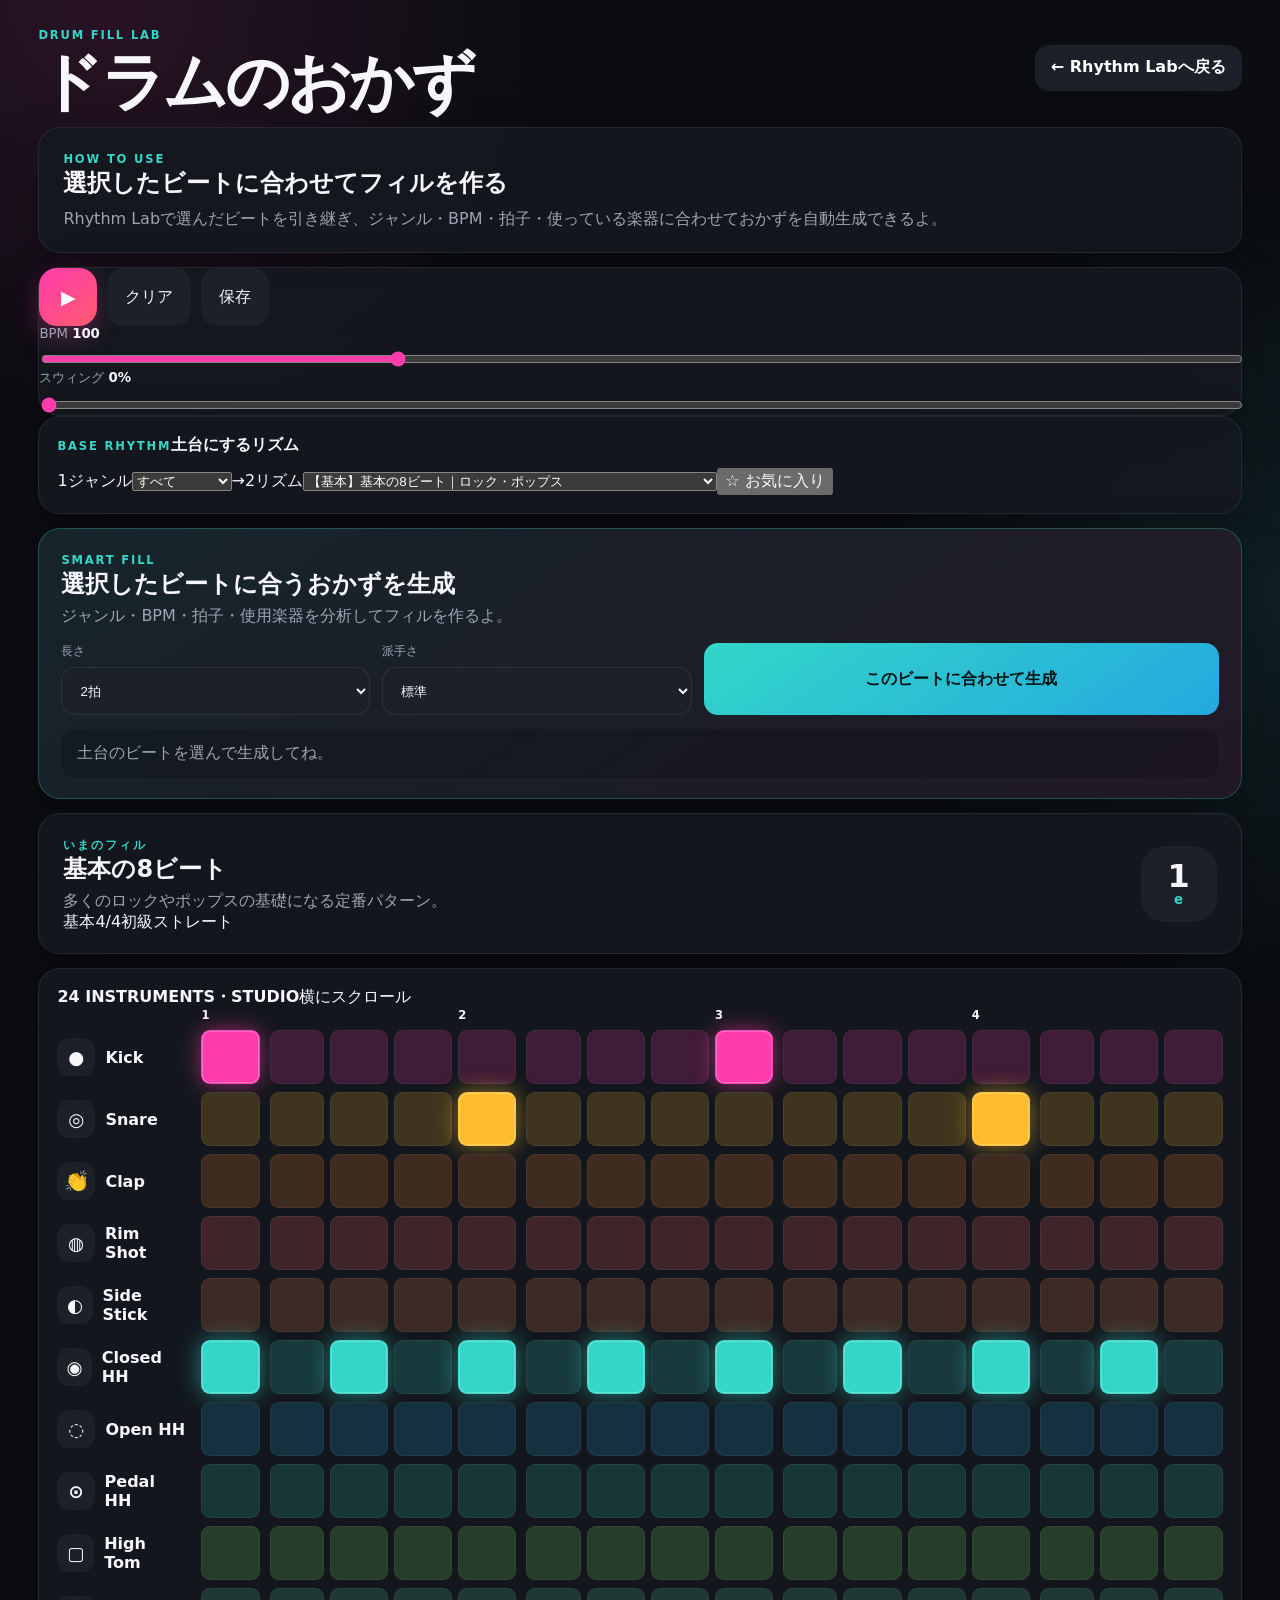
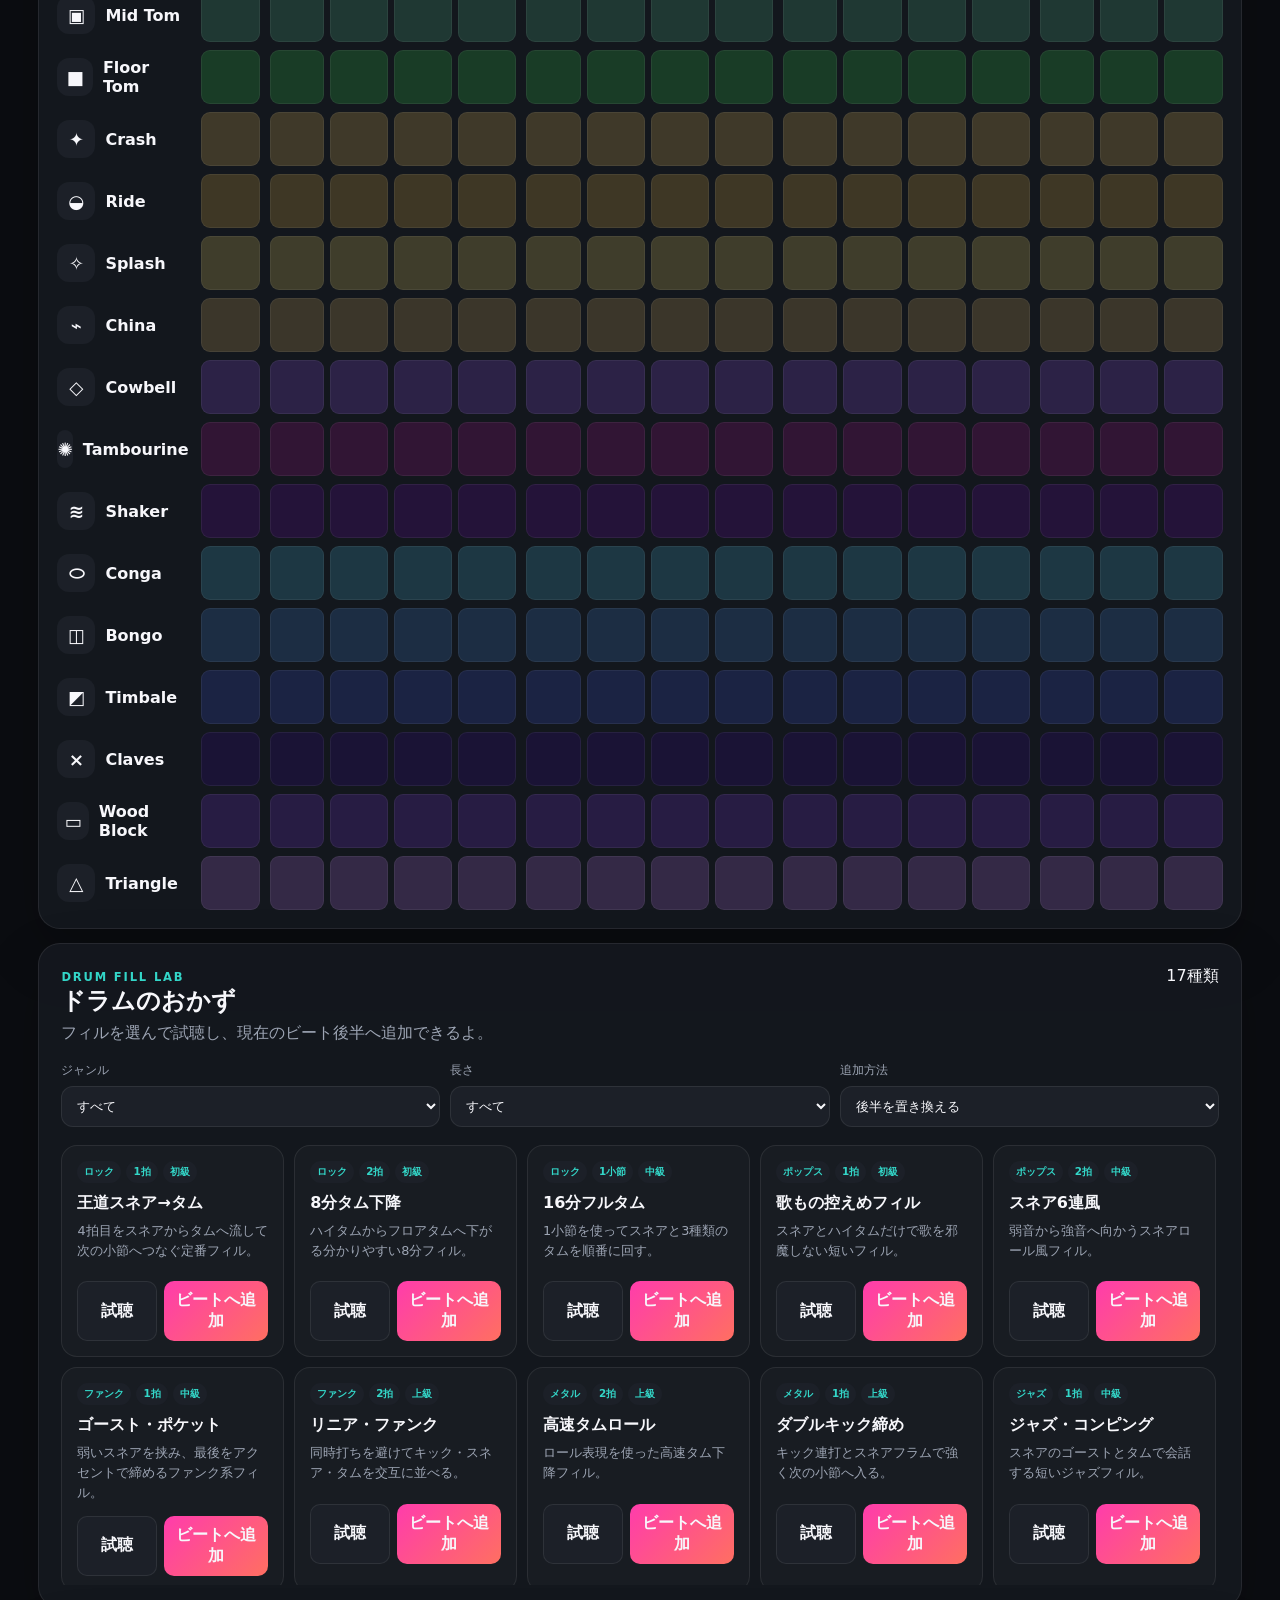
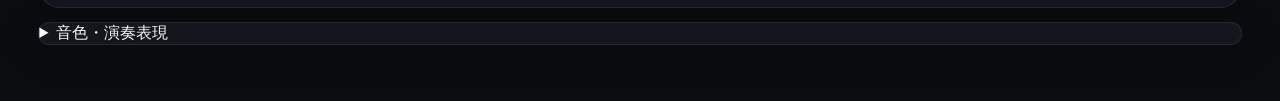
==== fills.html @ d403713f "Add beat-aware fill generation UI" ====
<!doctype html>
<html lang="ja">
<head>
  <meta charset="utf-8">
  <meta name="viewport" content="width=device-width, initial-scale=1, viewport-fit=cover">
  <meta name="theme-color" content="#111318">
  <meta name="description" content="Rhythm Lab ドラムフィル専用ページ">
  <title>ドラムのおかず | Rhythm Lab</title>
  <link rel="stylesheet" href="style.css?v=17">
  <link rel="stylesheet" href="mobile.css?v=17">
  <link rel="stylesheet" href="rhythm-picker.css?v=17">
  <link rel="stylesheet" href="performance.css?v=17">
  <link rel="stylesheet" href="drum-fills.css?v=17">
  <style>
    .fills-page-header{display:flex;align-items:center;justify-content:space-between;gap:16px;margin-bottom:16px}.fills-page-header h1{font-size:clamp(2rem,5vw,4rem)}.back-link{display:inline-flex;align-items:center;justify-content:center;min-height:46px;padding:0 16px;border-radius:14px;background:#1c2028;color:#fff;text-decoration:none;font-weight:800}.fills-intro{padding:20px 24px;margin-bottom:14px}.fills-intro p{margin:6px 0 0;color:var(--muted);line-height:1.7}.fill-base-picker{padding:18px;margin-bottom:14px}.fill-base-picker .two-stage-picker{margin-top:12px}.hidden-support{display:none!important}
    .fill-generator-panel{padding:20px 22px;margin-bottom:14px;border-color:rgba(51,214,200,.28);background:linear-gradient(145deg,rgba(51,214,200,.08),rgba(255,60,172,.06)),rgba(21,24,31,.94)}.fill-generator-head p{margin:5px 0 0;color:var(--muted)}.fill-generator-controls{display:grid;grid-template-columns:minmax(140px,.6fr) minmax(140px,.6fr) minmax(220px,1fr);gap:12px;margin-top:16px}.fill-generator-controls label{display:grid;gap:7px;color:var(--muted);font-size:.78rem}.fill-generator-controls select,.fill-generator-controls button{min-height:48px;border:1px solid var(--line);border-radius:14px;background:var(--panel-2);color:var(--text);padding:0 14px}.fill-generator-controls button{border:0;background:linear-gradient(145deg,var(--accent-2),#23a9df);color:#071414;font-weight:900;cursor:pointer}.generated-fill-result{display:grid;gap:4px;margin-top:14px;padding:14px 16px;border-radius:14px;background:rgba(0,0,0,.2)}.generated-fill-result span,.generated-fill-result small{color:var(--muted)}
    @media(max-width:700px){.fill-generator-controls{grid-template-columns:1fr 1fr}.fill-generator-controls button{grid-column:1/-1}}@media(max-width:520px){.fills-page-header{align-items:flex-start}.back-link{min-height:42px;padding:0 12px;font-size:.82rem}.fills-intro{padding:16px}.fill-generator-panel{padding:16px}.fill-generator-controls{grid-template-columns:1fr}}
  </style>
</head>
<body>
  <div class="app-shell">
    <header class="fills-page-header">
      <div><p class="eyebrow">DRUM FILL LAB</p><h1>ドラムのおかず</h1></div>
      <a class="back-link" href="index.html">← Rhythm Labへ戻る</a>
    </header>
    <main>
      <section class="panel fills-intro"><span class="section-kicker">HOW TO USE</span><h2>選択したビートに合わせてフィルを作る</h2><p>Rhythm Labで選んだビートを引き継ぎ、ジャンル・BPM・拍子・使っている楽器に合わせておかずを自動生成できるよ。</p></section>
      <section class="panel primary-controls" aria-label="基本操作"><div class="transport-main"><button id="playButton" class="play-button" type="button" aria-label="再生"><span class="play-icon">▶</span><span class="stop-icon">■</span></button><button id="clearButton" class="secondary-button" type="button">クリア</button><button id="saveButton" class="secondary-button" type="button">保存</button></div><label class="control-group bpm-control"><span>BPM <strong id="bpmValue">100</strong></span><input id="bpmInput" type="range" min="50" max="220" value="100"></label><label class="control-group swing-control"><span>スウィング <strong id="swingValue">0%</strong></span><input id="swingInput" type="range" min="0" max="45" value="0"></label></section>
      <section class="panel fill-base-picker"><div class="picker-title"><span class="section-kicker">BASE RHYTHM</span><strong>土台にするリズム</strong></div><div class="two-stage-picker"><label class="picker-field"><span class="picker-number">1</span><span class="picker-label">ジャンル</span><select id="categorySelect"><option value="all">すべて</option></select></label><span class="picker-arrow">→</span><label class="picker-field rhythm-field"><span class="picker-number">2</span><span class="picker-label">リズム</span><select id="presetSelect"></select></label><button id="favoriteButton" class="favorite-button" type="button">☆</button></div><input id="presetSearch" type="hidden" value=""></section>
      <section class="lesson-strip panel compact-lesson" aria-live="polite"><div class="lesson-main"><span class="lesson-label">いまのフィル</span><h2 id="lessonTitle">フィルを選ぼう</h2><p id="lessonText">土台のビートを選んで生成してね。</p><div id="lessonTags" class="lesson-tags"></div></div><div class="count-display"><span id="beatCount">1</span><small id="subdivisionCount">e</small></div></section>
      <section class="sequencer-panel panel" aria-label="フィルシーケンサー"><div class="sequencer-toolbar"><strong id="kitSummary">24 INSTRUMENTS</strong><span>横にスクロール</span></div><div id="timeline" class="timeline"></div><div id="sequencer" class="sequencer"></div></section>
      <details class="panel advanced-panel"><summary>音色・演奏表現</summary><div class="advanced-grid"><label class="control-group volume-control"><span>音量 <strong id="volumeValue">80%</strong></span><input id="volumeInput" type="range" min="0" max="100" value="80"></label><label class="select-control"><span>ステップ</span><select id="stepCountSelect"><option value="4">4</option><option value="8">8</option><option value="16" selected>16</option><option value="32">32</option></select></label><label class="select-control"><span>拍子</span><select id="meterSelect"><option value="4/4">4/4</option><option value="3/4">3/4</option><option value="6/8">6/8</option><option value="5/4">5/4</option><option value="7/8">7/8</option></select></label><label class="toggle-control"><input id="metronomeInput" type="checkbox"><span>メトロノーム</span></label></div><div class="performance-controls"><div class="expression-modes"><button class="expression-button is-selected" data-expression-mode="normal">通常<span>Normal</span></button><button class="expression-button" data-expression-mode="accent">アクセント<span>強く</span></button><button class="expression-button" data-expression-mode="ghost">ゴースト<span>弱く</span></button><button class="expression-button" data-expression-mode="flam">フラム<span>2打</span></button><button class="expression-button" data-expression-mode="roll">ロール<span>連打</span></button></div><div class="performance-grid"><label class="control-group"><span>ベロシティ <strong id="velocityValue">100</strong></span><input id="velocityInput" type="range" min="20" max="127" value="100"></label><label class="control-group"><span>Humanize <strong id="humanizeValue">0%</strong></span><input id="humanizeInput" type="range" min="0" max="100" value="0"></label><label class="select-control"><span>ドラムキット</span><select id="drumKitSelect"><option value="studio">Studio</option><option value="electronic">Electronic</option><option value="vintage">Vintage</option><option value="lofi">Lo-Fi</option></select></label></div></div></details>
      <div class="hidden-support"><span id="rhythmLibrary"></span><div id="presetCards"></div><span id="featureText"></span><span id="roleText"></span><span id="practiceText"></span></div>
    </main>
  </div>
  <dialog id="helpDialog"><div class="dialog-content"><button id="closeHelpButton" class="dialog-close">×</button><h2>使い方</h2><ol><li>土台のリズムを選ぶ</li><li>長さと派手さを決める</li><li>「このビートに合わせて生成」を押す</li><li>試聴・追加・編集する</li></ol></div></dialog>
  <button id="helpButton" class="hidden-support"></button>
  <script src="app.js?v=17"></script><script src="more-presets.js?v=17"></script><script src="expressive-presets.js?v=17"></script><script src="performance.js?v=17"></script><script src="drum-fills.js?v=17"></script><script src="fill-generator.js?v=17"></script>
</body>
</html>
---- style.css ----
:root {
  color-scheme: dark;
  --bg: #0b0d11;
  --panel: #15181f;
  --panel-2: #1c2028;
  --text: #f7f7fb;
  --muted: #9da5b4;
  --line: rgba(255, 255, 255, 0.08);
  --accent: #ff3cac;
  --accent-2: #33d6c8;
  --warning: #ffbd2e;
  --green: #38e054;
  --purple: #9c5cff;
  font-family: Inter, ui-sans-serif, system-ui, -apple-system, BlinkMacSystemFont, "Segoe UI", sans-serif;
}

* { box-sizing: border-box; }

body {
  margin: 0;
  min-height: 100vh;
  background:
    radial-gradient(circle at 8% 0%, rgba(255, 60, 172, 0.12), transparent 28rem),
    radial-gradient(circle at 100% 18%, rgba(51, 214, 200, 0.09), transparent 26rem),
    var(--bg);
  color: var(--text);
}

button, input { font: inherit; }
button { color: inherit; }

.app-shell {
  width: min(1500px, 100%);
  margin: 0 auto;
  padding: 24px clamp(14px, 3vw, 42px) 56px;
}

.topbar,
.transport,
.lesson-strip,
.section-heading {
  display: flex;
  align-items: center;
  justify-content: space-between;
  gap: 20px;
}

.topbar { margin-bottom: 18px; }

h1, h2, p { margin-top: 0; }
h1 { margin-bottom: 0; font-size: clamp(2rem, 5vw, 4.6rem); line-height: .9; letter-spacing: -.06em; }
h2 { margin-bottom: 6px; }

.eyebrow,
.section-kicker,
.lesson-label {
  display: inline-block;
  color: var(--accent-2);
  font-size: .72rem;
  font-weight: 800;
  letter-spacing: .16em;
}

.panel {
  border: 1px solid var(--line);
  border-radius: 22px;
  background: rgba(21, 24, 31, 0.92);
  box-shadow: 0 24px 60px rgba(0, 0, 0, .2);
}

.icon-button,
.secondary-button,
.preset-button,
.play-button {
  border: 0;
  cursor: pointer;
  transition: transform .16s ease, filter .16s ease, background .16s ease;
}

button:active { transform: scale(.96); }
button:focus-visible, input:focus-visible { outline: 3px solid rgba(51, 214, 200, .55); outline-offset: 3px; }

.icon-button {
  width: 46px;
  height: 46px;
  border-radius: 50%;
  background: var(--panel-2);
  font-weight: 900;
}

.transport {
  padding: 18px;
  margin-bottom: 14px;
  flex-wrap: wrap;
}

.transport-main { display: flex; gap: 10px; }

.play-button {
  width: 58px;
  height: 58px;
  border-radius: 18px;
  background: linear-gradient(145deg, var(--accent), #ff5a6f);
  box-shadow: 0 10px 24px rgba(255, 60, 172, .28);
  font-size: 1.2rem;
}

.play-button .stop-icon { display: none; }
.play-button.is-playing .play-icon { display: none; }
.play-button.is-playing .stop-icon { display: inline; }

.secondary-button {
  padding: 0 18px;
  border-radius: 16px;
  background: var(--panel-2);
}

.control-group {
  min-width: min(220px, 100%);
  display: grid;
  gap: 8px;
  color: var(--muted);
  font-size: .83rem;
}

.control-group strong { color: var(--text); }
input[type="range"] { width: 100%; accent-color: var(--accent); }

.lesson-strip {
  min-height: 112px;
  padding: 20px 24px;
  margin-bottom: 14px;
}

.lesson-strip p { color: var(--muted); margin-bottom: 0; }

.count-display {
  flex: 0 0 auto;
  width: 76px;
  height: 76px;
  display: grid;
  place-content: center;
  border-radius: 24px;
  background: var(--panel-2);
  text-align: center;
}

.count-display span { font-size: 2rem; font-weight: 900; line-height: 1; }
.count-display small { color: var(--accent-2); font-weight: 800; }

.sequencer-panel {
  overflow-x: auto;
  padding: 18px;
  margin-bottom: 14px;
  scrollbar-color: var(--accent) transparent;
}

.timeline,
.track-row {
  min-width: 980px;
  display: grid;
  grid-template-columns: 138px repeat(16, minmax(42px, 1fr));
  gap: 6px;
}

.timeline { margin-bottom: 8px; color: var(--muted); font-size: .72rem; }
.beat-number { font-weight: 900; color: var(--text); }

.sequencer { display: grid; gap: 8px; }

.track-label {
  display: flex;
  align-items: center;
  gap: 10px;
  padding-right: 10px;
  font-weight: 800;
}

.track-icon {
  width: 38px;
  height: 38px;
  display: grid;
  place-items: center;
  border-radius: 12px;
  background: var(--panel-2);
  font-size: 1.15rem;
}

.step {
  min-height: 54px;
  border: 1px solid rgba(255, 255, 255, .06);
  border-radius: 9px;
  background: color-mix(in srgb, var(--track-color) 19%, #12151b);
  cursor: pointer;
  position: relative;
  transition: transform .08s ease, background .14s ease, box-shadow .14s ease;
}

.step:nth-of-type(4n + 2) { margin-left: 4px; }
.step:hover { filter: brightness(1.18); }
.step.is-active {
  background: var(--track-color);
  box-shadow: inset 0 0 0 1px rgba(255,255,255,.24), 0 0 22px color-mix(in srgb, var(--track-color) 55%, transparent);
}
.step.is-current::after {
  content: "";
  position: absolute;
  inset: -4px;
  border: 2px solid #fff;
  border-radius: 12px;
  pointer-events: none;
}

.bottom-grid {
  display: grid;
  grid-template-columns: 1.35fr .65fr;
  gap: 14px;
}

.presets-panel,
.theory-panel { padding: 22px; }

.preset-buttons {
  display: grid;
  grid-template-columns: repeat(auto-fit, minmax(140px, 1fr));
  gap: 10px;
  margin-top: 18px;
}

.preset-button {
  min-height: 70px;
  padding: 12px;
  border-radius: 16px;
  background: var(--panel-2);
  text-align: left;
  border: 1px solid transparent;
}

.preset-button strong,
.preset-button span { display: block; }
.preset-button span { color: var(--muted); font-size: .76rem; margin-top: 4px; }
.preset-button.is-selected { border-color: var(--accent); background: rgba(255, 60, 172, .1); }

.beat-map {
  display: grid;
  grid-template-columns: repeat(4, 1fr);
  gap: 7px;
  margin: 18px 0;
}

.beat-map div {
  display: grid;
  grid-template-columns: repeat(4, 1fr);
  gap: 3px;
}

.beat-map span,
.beat-map strong {
  display: grid;
  place-items: center;
  aspect-ratio: 1;
  border-radius: 7px;
  background: var(--panel-2);
  font-size: .7rem;
}

.beat-map strong { background: var(--accent); }
.theory-panel p { color: var(--muted); margin-bottom: 0; line-height: 1.75; }

dialog {
  width: min(520px, calc(100% - 28px));
  border: 1px solid var(--line);
  border-radius: 24px;
  padding: 0;
  background: #171a21;
  color: var(--text);
}

dialog::backdrop { background: rgba(0, 0, 0, .72); backdrop-filter: blur(8px); }
.dialog-content { padding: 30px; position: relative; }
.dialog-close { position: absolute; top: 14px; right: 14px; border: 0; background: transparent; color: white; font-size: 1.7rem; cursor: pointer; }
.dialog-content li { margin: 12px 0; line-height: 1.6; }
.dialog-note { color: var(--muted); margin-bottom: 0; }

@media (max-width: 820px) {
  .app-shell { padding-top: 18px; }
  .topbar { align-items: flex-start; }
  .transport { align-items: stretch; }
  .control-group { flex: 1 1 180px; }
  .volume-control { display: none; }
  .lesson-strip { align-items: flex-start; }
  .lesson-strip p { font-size: .88rem; }
  .count-display { width: 62px; height: 62px; border-radius: 18px; }
  .bottom-grid { grid-template-columns: 1fr; }
}

@media (max-width: 520px) {
  h1 { font-size: 2.55rem; }
  .eyebrow { font-size: .62rem; }
  .transport-main { width: 100%; }
  .secondary-button { flex: 1; }
  .lesson-strip { padding: 17px; }
  .lesson-strip h2 { font-size: 1.08rem; }
  .lesson-strip p { max-width: 250px; }
  .sequencer-panel { padding: 12px; border-radius: 18px; }
  .timeline, .track-row { min-width: 830px; grid-template-columns: 112px repeat(16, 39px); gap: 5px; }
  .step { min-height: 48px; }
  .track-label { font-size: .82rem; }
  .track-icon { width: 32px; height: 32px; }
}
---- mobile.css ----
@media (max-width: 520px) {
  body { overflow-x: hidden; }
  .app-shell { padding: 12px 8px 36px; }
  .topbar { margin-bottom: 10px; padding: 0 4px; }
  h1 { font-size: 2.1rem; }
  .eyebrow { display: none; }
  .icon-button { width: 40px; height: 40px; }

  .transport {
    display: grid;
    grid-template-columns: 1fr 1fr;
    gap: 12px;
    padding: 12px;
    border-radius: 16px;
  }
  .transport-main { grid-column: 1 / -1; width: 100%; }
  .play-button { width: 54px; height: 54px; border-radius: 15px; }
  .secondary-button { flex: 1; }
  .control-group { min-width: 0; width: 100%; }
  .control-group span { font-size: .78rem; }

  .lesson-strip {
    min-height: 0;
    padding: 14px;
    gap: 10px;
    border-radius: 16px;
  }
  .lesson-strip h2 { font-size: 1rem; margin-bottom: 4px; }
  .lesson-strip p { max-width: none; font-size: .78rem; line-height: 1.45; }
  .lesson-label { font-size: .58rem; }
  .count-display { width: 54px; height: 54px; border-radius: 15px; }
  .count-display span { font-size: 1.55rem; }

  .sequencer-panel {
    margin-left: -8px;
    margin-right: -8px;
    padding: 10px 8px 14px;
    border-left: 0;
    border-right: 0;
    border-radius: 0;
    scroll-snap-type: x proximity;
    -webkit-overflow-scrolling: touch;
  }
  .timeline, .track-row {
    min-width: 676px;
    grid-template-columns: 52px repeat(16, 34px);
    gap: 4px;
  }
  .timeline > div:first-child,
  .track-label {
    position: sticky;
    left: 0;
    z-index: 4;
    background: #15181f;
  }
  .timeline > div:first-child::after {
    content: "横にスワイプ";
    display: block;
    width: 46px;
    color: var(--muted);
    font-size: .52rem;
    line-height: 1.1;
  }
  .track-label {
    justify-content: center;
    padding: 0 5px 0 0;
    box-shadow: 8px 0 12px rgba(11, 13, 17, .75);
  }
  .track-label > span:last-child { display: none; }
  .track-icon { width: 36px; height: 36px; border-radius: 10px; font-size: 1rem; }
  .step { min-height: 44px; border-radius: 8px; touch-action: manipulation; }
  .step:nth-of-type(4n + 2) { margin-left: 3px; }

  .presets-panel, .theory-panel { padding: 16px; border-radius: 16px; }
  .preset-buttons {
    display: flex;
    overflow-x: auto;
    gap: 8px;
    margin: 12px -4px 0;
    padding: 0 4px 6px;
    scroll-snap-type: x mandatory;
  }
  .preset-button {
    flex: 0 0 132px;
    min-height: 62px;
    scroll-snap-align: start;
  }
  .preset-button strong { font-size: .86rem; }
  .preset-button span { font-size: .68rem; }
  .theory-panel { display: none; }
}
---- rhythm-picker.css ----
.rhythm-picker{display:grid;grid-template-columns:minmax(150px,.45fr) minmax(240px,1fr);align-items:center;gap:18px;padding:18px 22px;margin-bottom:14px}.rhythm-picker label{display:grid;gap:4px}.rhythm-picker label strong{font-size:1.05rem}.rhythm-picker select{width:100%;min-height:52px;border:1px solid rgba(255,255,255,.12);border-radius:15px;padding:0 44px 0 16px;background:#1c2028;color:#f7f7fb;font:inherit;font-weight:800;cursor:pointer;outline:none}.rhythm-picker select:focus{border-color:#33d6c8;box-shadow:0 0 0 3px rgba(51,214,200,.18)}.rhythm-library{margin-top:14px;padding:14px 16px;border-radius:14px;background:#1c2028;color:#9da5b4;line-height:1.7}.rhythm-library::first-line{color:#f7f7fb;font-weight:800}@media(max-width:520px){.rhythm-picker{grid-template-columns:1fr;gap:10px;padding:12px;border-radius:16px}.rhythm-picker label{display:flex;align-items:center;justify-content:space-between}.rhythm-picker label strong{font-size:.94rem}.rhythm-picker .section-kicker{font-size:.56rem}.rhythm-picker select{min-height:50px;font-size:.92rem;padding-left:13px}.rhythm-library{font-size:.78rem;margin-top:10px;padding:11px 12px}.presets-panel{display:block}}
---- performance.css ----
.performance-controls{margin-top:14px;padding-top:14px;border-top:1px solid rgba(255,255,255,.08)}
.performance-heading{display:flex;align-items:center;justify-content:space-between;gap:12px;margin-bottom:12px}.performance-heading strong{font-size:.95rem}.performance-heading small{color:var(--muted,#969cab)}
.expression-modes{display:grid;grid-template-columns:repeat(5,minmax(76px,1fr));gap:8px;margin-bottom:12px}.expression-button{min-height:42px;border:1px solid rgba(255,255,255,.12);border-radius:12px;background:rgba(255,255,255,.045);color:inherit;font-weight:700;cursor:pointer}.expression-button.is-selected{border-color:#ff3cac;background:rgba(255,60,172,.16);box-shadow:0 0 0 1px rgba(255,60,172,.25) inset}.expression-button span{display:block;font-size:.68rem;font-weight:500;opacity:.72;margin-top:2px}
.performance-grid{display:grid;grid-template-columns:repeat(3,minmax(150px,1fr));gap:12px}.performance-grid label{min-width:0}.performance-value{font-variant-numeric:tabular-nums}
.step[data-expression="accent"]{box-shadow:inset 0 0 0 2px #fff,0 0 10px var(--track-color)}.step[data-expression="ghost"]{opacity:.48}.step[data-expression="flam"]::after{content:'F';font-size:.56rem;font-weight:900}.step[data-expression="roll"]::after{content:'R';font-size:.56rem;font-weight:900}.step[data-velocity-level="high"]{transform:scale(.96)}.step[data-velocity-level="low"]{opacity:.62}.step.is-current{transform:translateY(-2px)}
.expression-legend{display:flex;flex-wrap:wrap;gap:8px;margin-top:10px;color:var(--muted,#969cab);font-size:.74rem}.expression-legend span{padding:5px 8px;border-radius:999px;background:rgba(255,255,255,.05)}
@media(max-width:760px){.expression-modes{grid-template-columns:repeat(2,1fr)}.expression-button:first-child{grid-column:1/-1}.performance-grid{grid-template-columns:1fr}.performance-heading{align-items:flex-start;flex-direction:column}.performance-controls{padding-top:12px}}
---- drum-fills.css ----
.drum-fill-panel{padding:22px;margin-bottom:14px}.fill-header{display:flex;justify-content:space-between;align-items:flex-start;gap:18px}.fill-header p{color:var(--muted);margin:0}.fill-controls{display:grid;grid-template-columns:repeat(3,minmax(0,1fr));gap:10px;margin:18px 0}.fill-controls label{display:grid;gap:7px;color:var(--muted);font-size:.78rem}.fill-controls select{width:100%;border:1px solid var(--line);border-radius:12px;background:var(--panel-2);color:var(--text);padding:11px}.fill-cards{display:grid;grid-template-columns:repeat(auto-fit,minmax(220px,1fr));gap:10px;max-height:440px;overflow:auto;padding-right:3px}.fill-card{border:1px solid var(--line);border-radius:16px;background:rgba(255,255,255,.025);padding:15px}.fill-card h3{margin:10px 0 7px;font-size:1rem}.fill-card p{color:var(--muted);font-size:.8rem;line-height:1.55;min-height:3.7em}.fill-tags{display:flex;flex-wrap:wrap;gap:5px}.fill-tags span{padding:4px 7px;border-radius:999px;background:var(--panel-2);color:var(--accent-2);font-size:.65rem;font-weight:800}.fill-actions{display:grid;grid-template-columns:1fr 1.3fr;gap:7px;margin-top:12px}.fill-actions button{border:1px solid var(--line);border-radius:10px;background:var(--panel-2);padding:9px;cursor:pointer;font-weight:800}.fill-actions .fill-primary{border:0;background:linear-gradient(135deg,var(--accent),#ff6f61)}@media(max-width:720px){.drum-fill-panel{padding:16px}.fill-header{display:block}.fill-header>span{display:inline-block;margin-top:8px}.fill-controls{grid-template-columns:1fr}.fill-cards{display:flex;overflow-x:auto;max-height:none;margin:0 -4px;padding:0 4px 7px;scroll-snap-type:x mandatory}.fill-card{flex:0 0 255px;scroll-snap-align:start}.fill-card p{min-height:0}}
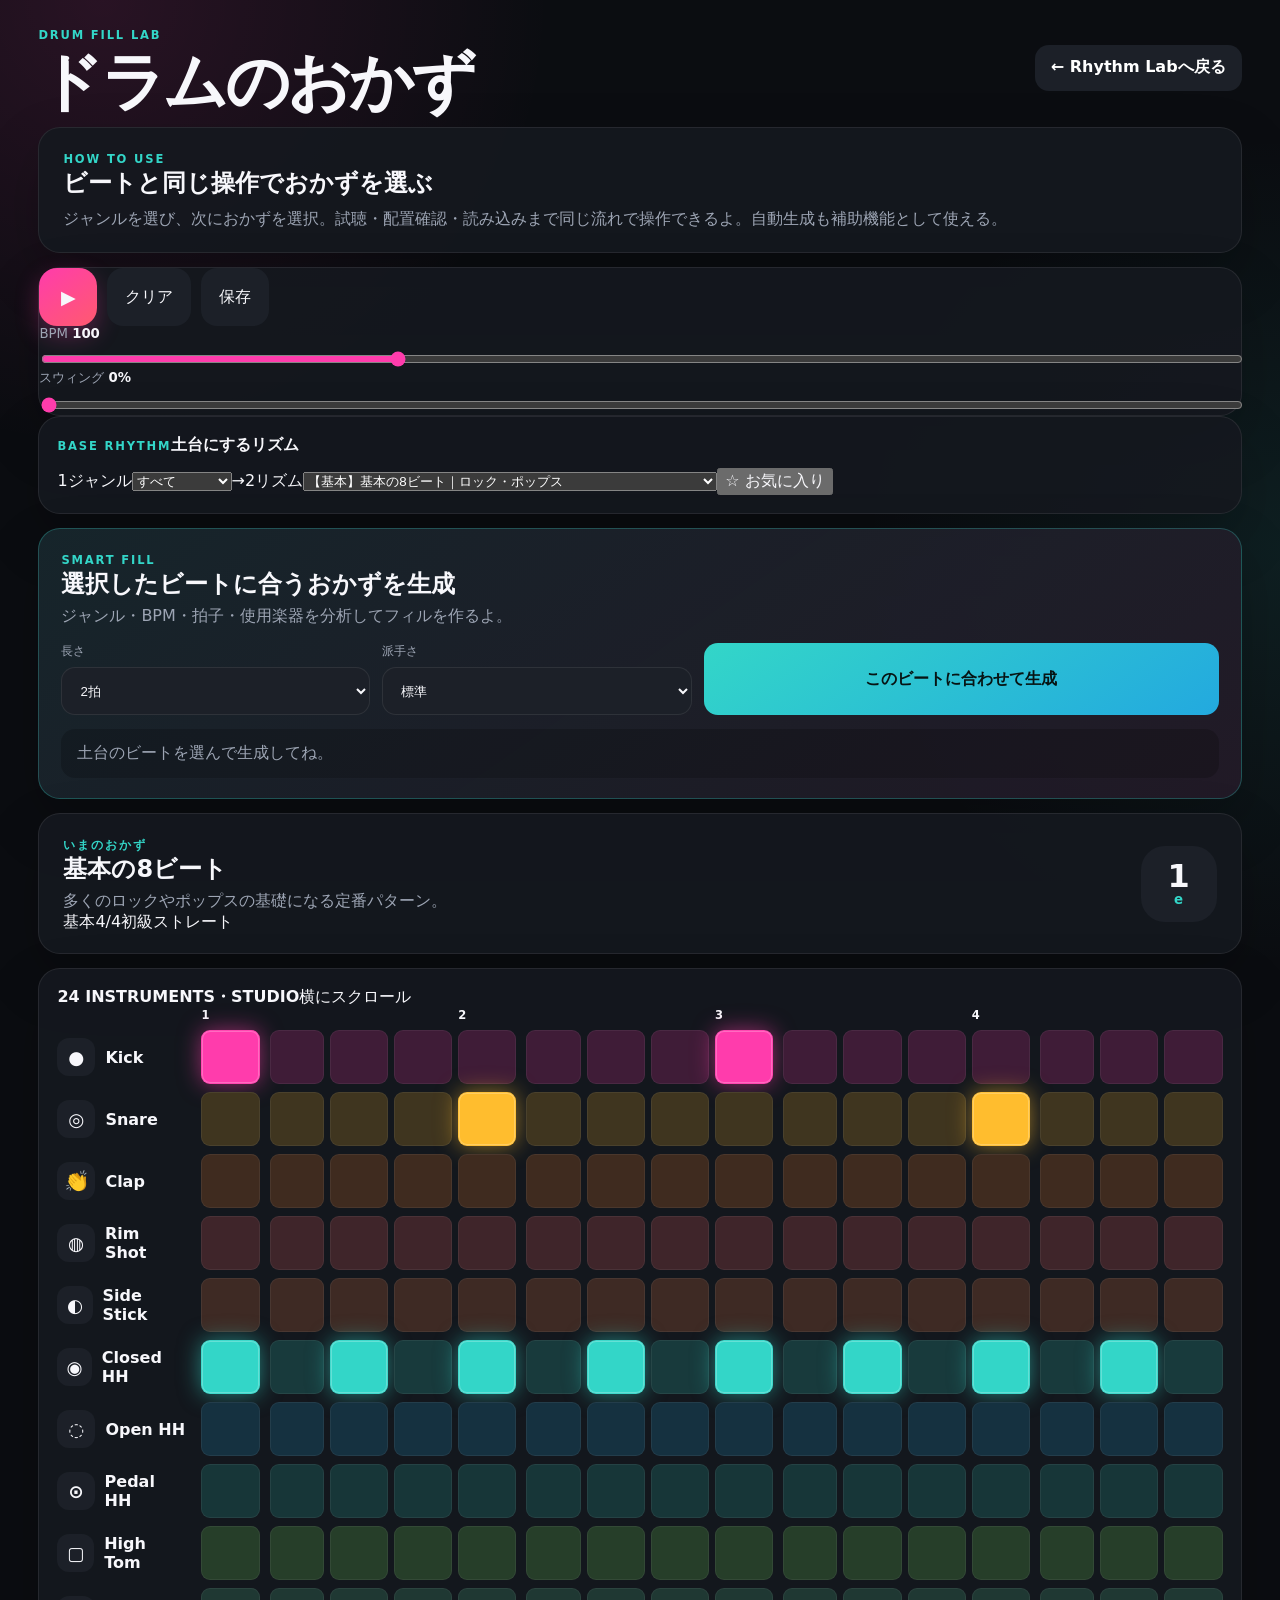
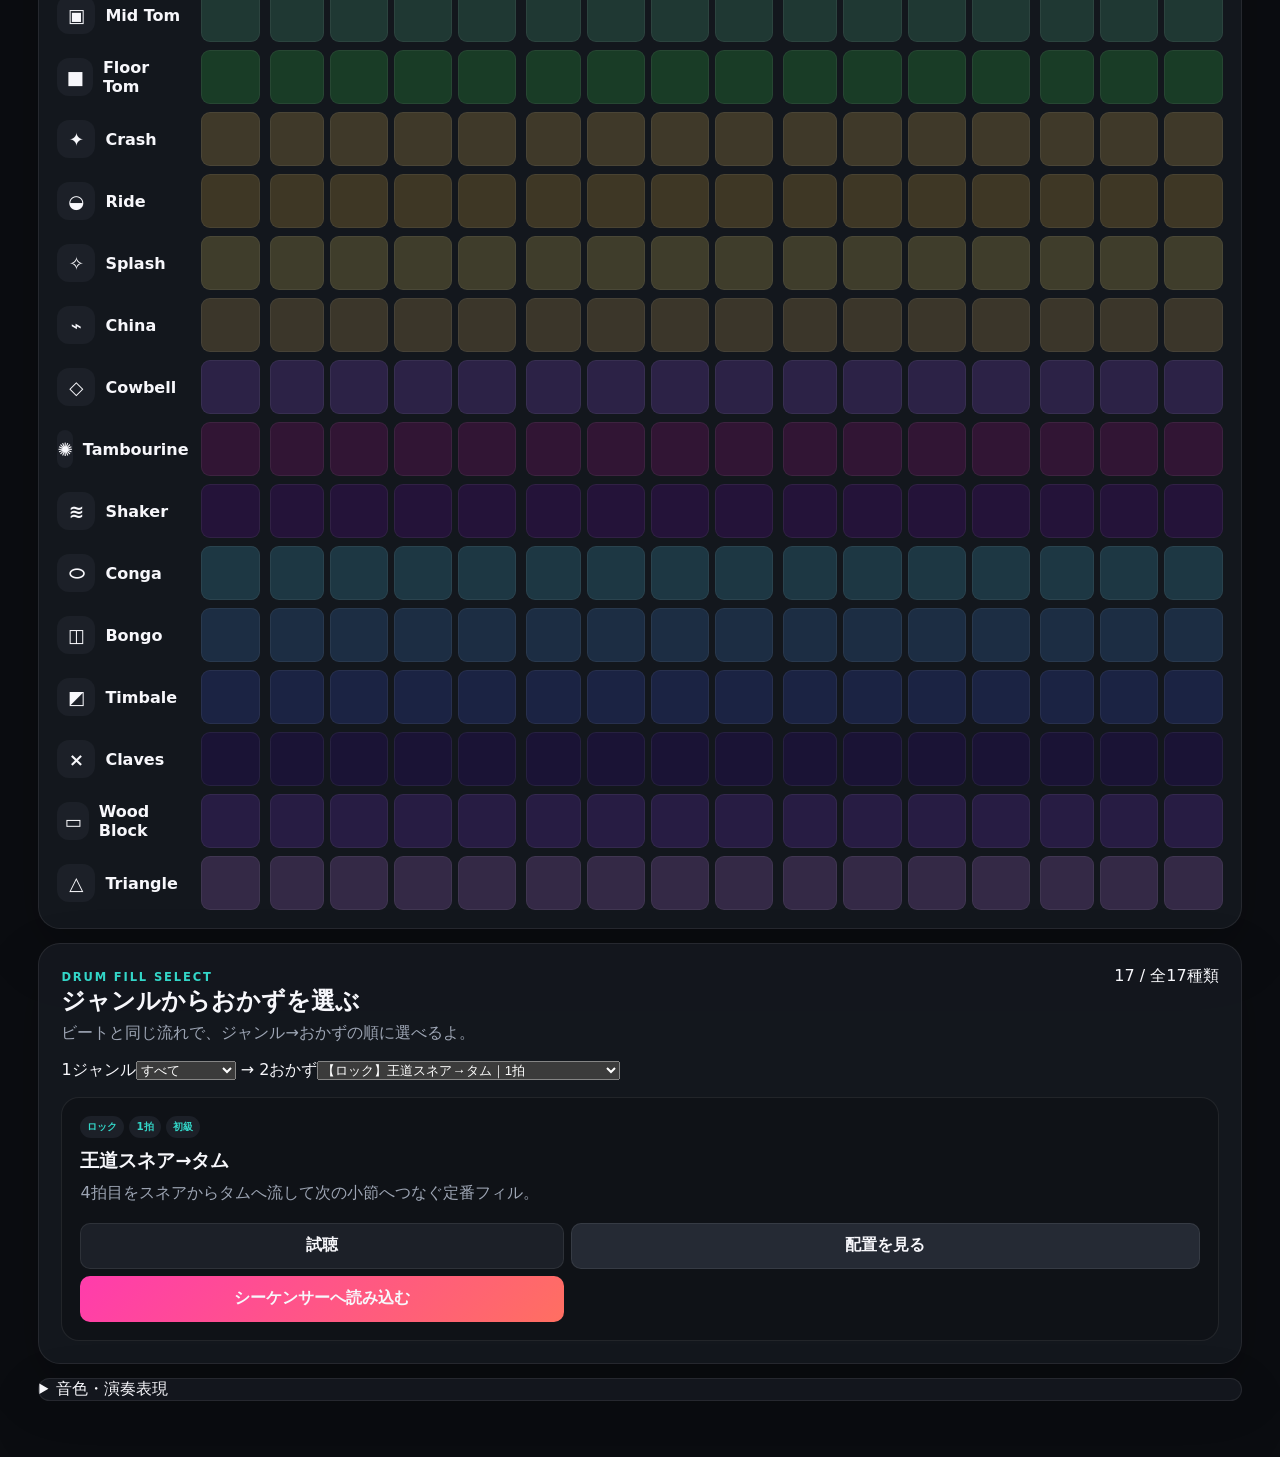
==== commit e14cd1b6: "Align drum fill page with rhythm selection system" ====
--- a/fills.html
+++ b/fills.html
@@ -6,15 +6,16 @@
   <meta name="theme-color" content="#111318">
   <meta name="description" content="Rhythm Lab ドラムフィル専用ページ">
   <title>ドラムのおかず | Rhythm Lab</title>
-  <link rel="stylesheet" href="style.css?v=17">
-  <link rel="stylesheet" href="mobile.css?v=17">
-  <link rel="stylesheet" href="rhythm-picker.css?v=17">
-  <link rel="stylesheet" href="performance.css?v=17">
-  <link rel="stylesheet" href="drum-fills.css?v=17">
+  <link rel="stylesheet" href="style.css?v=18">
+  <link rel="stylesheet" href="mobile.css?v=18">
+  <link rel="stylesheet" href="rhythm-picker.css?v=18">
+  <link rel="stylesheet" href="performance.css?v=18">
+  <link rel="stylesheet" href="drum-fills.css?v=18">
   <style>
     .fills-page-header{display:flex;align-items:center;justify-content:space-between;gap:16px;margin-bottom:16px}.fills-page-header h1{font-size:clamp(2rem,5vw,4rem)}.back-link{display:inline-flex;align-items:center;justify-content:center;min-height:46px;padding:0 16px;border-radius:14px;background:#1c2028;color:#fff;text-decoration:none;font-weight:800}.fills-intro{padding:20px 24px;margin-bottom:14px}.fills-intro p{margin:6px 0 0;color:var(--muted);line-height:1.7}.fill-base-picker{padding:18px;margin-bottom:14px}.fill-base-picker .two-stage-picker{margin-top:12px}.hidden-support{display:none!important}
     .fill-generator-panel{padding:20px 22px;margin-bottom:14px;border-color:rgba(51,214,200,.28);background:linear-gradient(145deg,rgba(51,214,200,.08),rgba(255,60,172,.06)),rgba(21,24,31,.94)}.fill-generator-head p{margin:5px 0 0;color:var(--muted)}.fill-generator-controls{display:grid;grid-template-columns:minmax(140px,.6fr) minmax(140px,.6fr) minmax(220px,1fr);gap:12px;margin-top:16px}.fill-generator-controls label{display:grid;gap:7px;color:var(--muted);font-size:.78rem}.fill-generator-controls select,.fill-generator-controls button{min-height:48px;border:1px solid var(--line);border-radius:14px;background:var(--panel-2);color:var(--text);padding:0 14px}.fill-generator-controls button{border:0;background:linear-gradient(145deg,var(--accent-2),#23a9df);color:#071414;font-weight:900;cursor:pointer}.generated-fill-result{display:grid;gap:4px;margin-top:14px;padding:14px 16px;border-radius:14px;background:rgba(0,0,0,.2)}.generated-fill-result span,.generated-fill-result small{color:var(--muted)}
-    @media(max-width:700px){.fill-generator-controls{grid-template-columns:1fr 1fr}.fill-generator-controls button{grid-column:1/-1}}@media(max-width:520px){.fills-page-header{align-items:flex-start}.back-link{min-height:42px;padding:0 12px;font-size:.82rem}.fills-intro{padding:16px}.fill-generator-panel{padding:16px}.fill-generator-controls{grid-template-columns:1fr}}
+    .fill-two-stage-picker{margin-top:16px}.fill-selected-card{margin-top:16px;padding:18px;border:1px solid var(--line);border-radius:18px;background:rgba(0,0,0,.18)}.fill-selected-card h3{margin:10px 0 6px;font-size:1.2rem}.fill-selected-card p{margin:0;color:var(--muted);line-height:1.65}.fill-selected-actions{margin-top:16px}.fill-selected-actions button{flex:1;min-height:46px}.fill-selected-actions button:nth-child(2){background:#252a34}
+    @media(max-width:700px){.fill-generator-controls{grid-template-columns:1fr 1fr}.fill-generator-controls button{grid-column:1/-1}}@media(max-width:520px){.fills-page-header{align-items:flex-start}.back-link{min-height:42px;padding:0 12px;font-size:.82rem}.fills-intro{padding:16px}.fill-generator-panel{padding:16px}.fill-generator-controls{grid-template-columns:1fr}.fill-selected-actions{display:grid;grid-template-columns:1fr 1fr}.fill-selected-actions .fill-primary{grid-column:1/-1}}
   </style>
 </head>
 <body>
@@ -24,17 +25,17 @@
       <a class="back-link" href="index.html">← Rhythm Labへ戻る</a>
     </header>
     <main>
-      <section class="panel fills-intro"><span class="section-kicker">HOW TO USE</span><h2>選択したビートに合わせてフィルを作る</h2><p>Rhythm Labで選んだビートを引き継ぎ、ジャンル・BPM・拍子・使っている楽器に合わせておかずを自動生成できるよ。</p></section>
+      <section class="panel fills-intro"><span class="section-kicker">HOW TO USE</span><h2>ビートと同じ操作でおかずを選ぶ</h2><p>ジャンルを選び、次におかずを選択。試聴・配置確認・読み込みまで同じ流れで操作できるよ。自動生成も補助機能として使える。</p></section>
       <section class="panel primary-controls" aria-label="基本操作"><div class="transport-main"><button id="playButton" class="play-button" type="button" aria-label="再生"><span class="play-icon">▶</span><span class="stop-icon">■</span></button><button id="clearButton" class="secondary-button" type="button">クリア</button><button id="saveButton" class="secondary-button" type="button">保存</button></div><label class="control-group bpm-control"><span>BPM <strong id="bpmValue">100</strong></span><input id="bpmInput" type="range" min="50" max="220" value="100"></label><label class="control-group swing-control"><span>スウィング <strong id="swingValue">0%</strong></span><input id="swingInput" type="range" min="0" max="45" value="0"></label></section>
       <section class="panel fill-base-picker"><div class="picker-title"><span class="section-kicker">BASE RHYTHM</span><strong>土台にするリズム</strong></div><div class="two-stage-picker"><label class="picker-field"><span class="picker-number">1</span><span class="picker-label">ジャンル</span><select id="categorySelect"><option value="all">すべて</option></select></label><span class="picker-arrow">→</span><label class="picker-field rhythm-field"><span class="picker-number">2</span><span class="picker-label">リズム</span><select id="presetSelect"></select></label><button id="favoriteButton" class="favorite-button" type="button">☆</button></div><input id="presetSearch" type="hidden" value=""></section>
-      <section class="lesson-strip panel compact-lesson" aria-live="polite"><div class="lesson-main"><span class="lesson-label">いまのフィル</span><h2 id="lessonTitle">フィルを選ぼう</h2><p id="lessonText">土台のビートを選んで生成してね。</p><div id="lessonTags" class="lesson-tags"></div></div><div class="count-display"><span id="beatCount">1</span><small id="subdivisionCount">e</small></div></section>
+      <section class="lesson-strip panel compact-lesson" aria-live="polite"><div class="lesson-main"><span class="lesson-label">いまのおかず</span><h2 id="lessonTitle">おかずを選ぼう</h2><p id="lessonText">ジャンルとおかずを選んで試聴してね。</p><div id="lessonTags" class="lesson-tags"></div></div><div class="count-display"><span id="beatCount">1</span><small id="subdivisionCount">e</small></div></section>
       <section class="sequencer-panel panel" aria-label="フィルシーケンサー"><div class="sequencer-toolbar"><strong id="kitSummary">24 INSTRUMENTS</strong><span>横にスクロール</span></div><div id="timeline" class="timeline"></div><div id="sequencer" class="sequencer"></div></section>
       <details class="panel advanced-panel"><summary>音色・演奏表現</summary><div class="advanced-grid"><label class="control-group volume-control"><span>音量 <strong id="volumeValue">80%</strong></span><input id="volumeInput" type="range" min="0" max="100" value="80"></label><label class="select-control"><span>ステップ</span><select id="stepCountSelect"><option value="4">4</option><option value="8">8</option><option value="16" selected>16</option><option value="32">32</option></select></label><label class="select-control"><span>拍子</span><select id="meterSelect"><option value="4/4">4/4</option><option value="3/4">3/4</option><option value="6/8">6/8</option><option value="5/4">5/4</option><option value="7/8">7/8</option></select></label><label class="toggle-control"><input id="metronomeInput" type="checkbox"><span>メトロノーム</span></label></div><div class="performance-controls"><div class="expression-modes"><button class="expression-button is-selected" data-expression-mode="normal">通常<span>Normal</span></button><button class="expression-button" data-expression-mode="accent">アクセント<span>強く</span></button><button class="expression-button" data-expression-mode="ghost">ゴースト<span>弱く</span></button><button class="expression-button" data-expression-mode="flam">フラム<span>2打</span></button><button class="expression-button" data-expression-mode="roll">ロール<span>連打</span></button></div><div class="performance-grid"><label class="control-group"><span>ベロシティ <strong id="velocityValue">100</strong></span><input id="velocityInput" type="range" min="20" max="127" value="100"></label><label class="control-group"><span>Humanize <strong id="humanizeValue">0%</strong></span><input id="humanizeInput" type="range" min="0" max="100" value="0"></label><label class="select-control"><span>ドラムキット</span><select id="drumKitSelect"><option value="studio">Studio</option><option value="electronic">Electronic</option><option value="vintage">Vintage</option><option value="lofi">Lo-Fi</option></select></label></div></div></details>
       <div class="hidden-support"><span id="rhythmLibrary"></span><div id="presetCards"></div><span id="featureText"></span><span id="roleText"></span><span id="practiceText"></span></div>
     </main>
   </div>
-  <dialog id="helpDialog"><div class="dialog-content"><button id="closeHelpButton" class="dialog-close">×</button><h2>使い方</h2><ol><li>土台のリズムを選ぶ</li><li>長さと派手さを決める</li><li>「このビートに合わせて生成」を押す</li><li>試聴・追加・編集する</li></ol></div></dialog>
+  <dialog id="helpDialog"><div class="dialog-content"><button id="closeHelpButton" class="dialog-close">×</button><h2>使い方</h2><ol><li>土台のビートを選ぶ</li><li>おかずのジャンルを選ぶ</li><li>おかずを選んで試聴・配置確認</li><li>シーケンサーへ読み込んで編集する</li></ol></div></dialog>
   <button id="helpButton" class="hidden-support"></button>
-  <script src="app.js?v=17"></script><script src="more-presets.js?v=17"></script><script src="expressive-presets.js?v=17"></script><script src="performance.js?v=17"></script><script src="drum-fills.js?v=17"></script><script src="fill-generator.js?v=17"></script>
+  <script src="app.js?v=18"></script><script src="more-presets.js?v=18"></script><script src="expressive-presets.js?v=18"></script><script src="performance.js?v=18"></script><script src="drum-fills.js?v=18"></script><script src="fill-picker.js?v=18"></script><script src="fill-generator.js?v=18"></script>
 </body>
 </html>
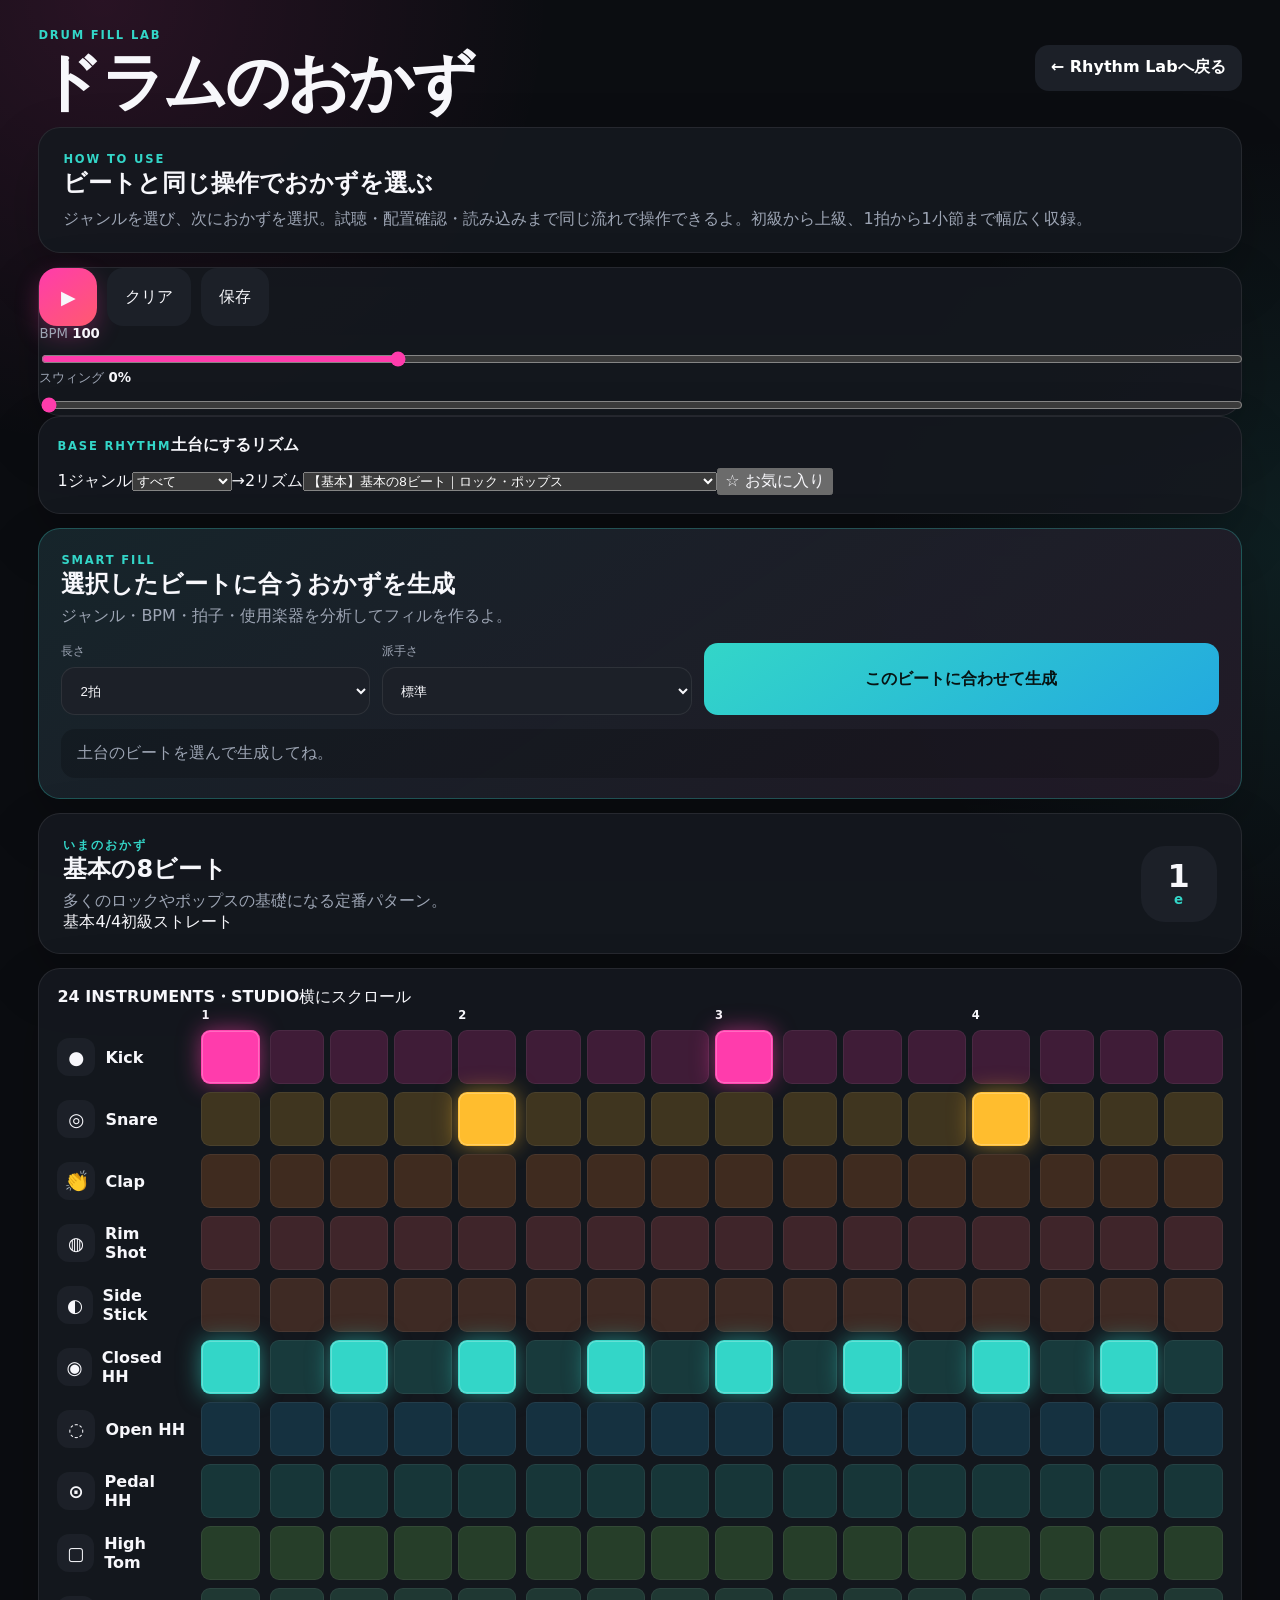
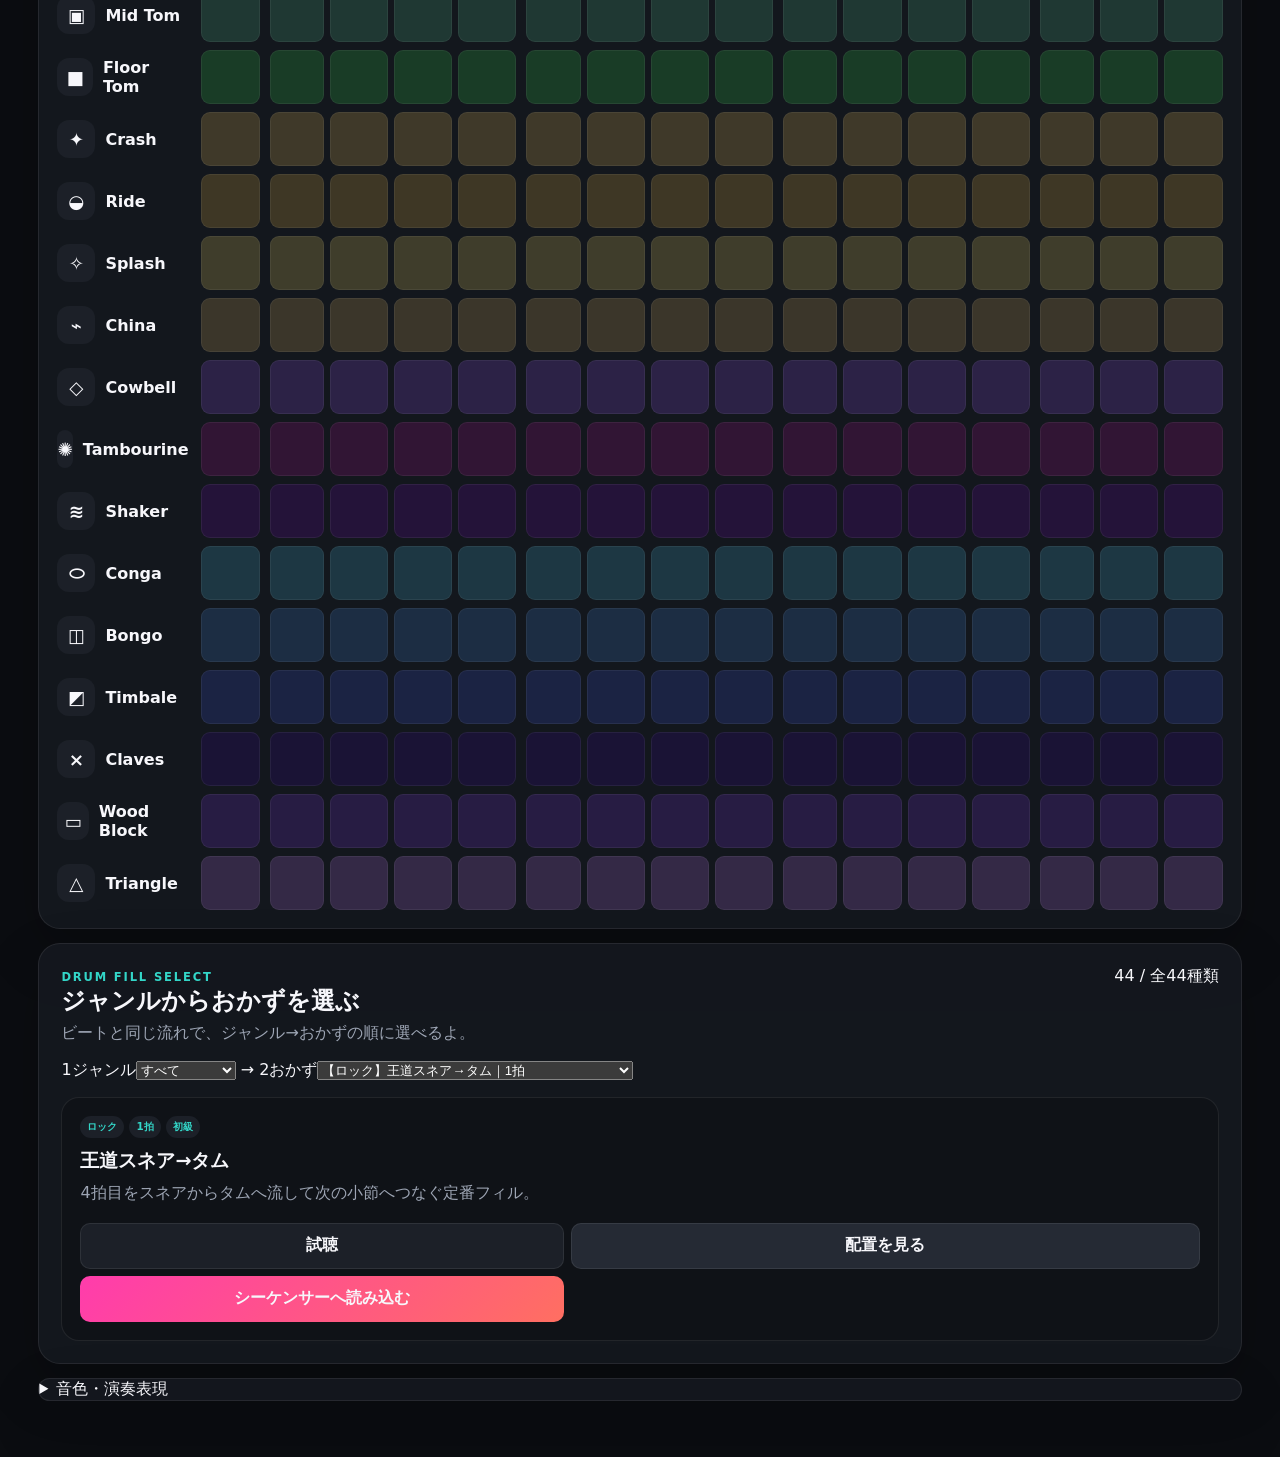
==== commit 722cf899: "Load expanded drum fill library and refresh page assets" ====
--- a/fills.html
+++ b/fills.html
@@ -6,11 +6,11 @@
   <meta name="theme-color" content="#111318">
   <meta name="description" content="Rhythm Lab ドラムフィル専用ページ">
   <title>ドラムのおかず | Rhythm Lab</title>
-  <link rel="stylesheet" href="style.css?v=18">
-  <link rel="stylesheet" href="mobile.css?v=18">
-  <link rel="stylesheet" href="rhythm-picker.css?v=18">
-  <link rel="stylesheet" href="performance.css?v=18">
-  <link rel="stylesheet" href="drum-fills.css?v=18">
+  <link rel="stylesheet" href="style.css?v=19">
+  <link rel="stylesheet" href="mobile.css?v=19">
+  <link rel="stylesheet" href="rhythm-picker.css?v=19">
+  <link rel="stylesheet" href="performance.css?v=19">
+  <link rel="stylesheet" href="drum-fills.css?v=19">
   <style>
     .fills-page-header{display:flex;align-items:center;justify-content:space-between;gap:16px;margin-bottom:16px}.fills-page-header h1{font-size:clamp(2rem,5vw,4rem)}.back-link{display:inline-flex;align-items:center;justify-content:center;min-height:46px;padding:0 16px;border-radius:14px;background:#1c2028;color:#fff;text-decoration:none;font-weight:800}.fills-intro{padding:20px 24px;margin-bottom:14px}.fills-intro p{margin:6px 0 0;color:var(--muted);line-height:1.7}.fill-base-picker{padding:18px;margin-bottom:14px}.fill-base-picker .two-stage-picker{margin-top:12px}.hidden-support{display:none!important}
     .fill-generator-panel{padding:20px 22px;margin-bottom:14px;border-color:rgba(51,214,200,.28);background:linear-gradient(145deg,rgba(51,214,200,.08),rgba(255,60,172,.06)),rgba(21,24,31,.94)}.fill-generator-head p{margin:5px 0 0;color:var(--muted)}.fill-generator-controls{display:grid;grid-template-columns:minmax(140px,.6fr) minmax(140px,.6fr) minmax(220px,1fr);gap:12px;margin-top:16px}.fill-generator-controls label{display:grid;gap:7px;color:var(--muted);font-size:.78rem}.fill-generator-controls select,.fill-generator-controls button{min-height:48px;border:1px solid var(--line);border-radius:14px;background:var(--panel-2);color:var(--text);padding:0 14px}.fill-generator-controls button{border:0;background:linear-gradient(145deg,var(--accent-2),#23a9df);color:#071414;font-weight:900;cursor:pointer}.generated-fill-result{display:grid;gap:4px;margin-top:14px;padding:14px 16px;border-radius:14px;background:rgba(0,0,0,.2)}.generated-fill-result span,.generated-fill-result small{color:var(--muted)}
@@ -25,7 +25,7 @@
       <a class="back-link" href="index.html">← Rhythm Labへ戻る</a>
     </header>
     <main>
-      <section class="panel fills-intro"><span class="section-kicker">HOW TO USE</span><h2>ビートと同じ操作でおかずを選ぶ</h2><p>ジャンルを選び、次におかずを選択。試聴・配置確認・読み込みまで同じ流れで操作できるよ。自動生成も補助機能として使える。</p></section>
+      <section class="panel fills-intro"><span class="section-kicker">HOW TO USE</span><h2>ビートと同じ操作でおかずを選ぶ</h2><p>ジャンルを選び、次におかずを選択。試聴・配置確認・読み込みまで同じ流れで操作できるよ。初級から上級、1拍から1小節まで幅広く収録。</p></section>
       <section class="panel primary-controls" aria-label="基本操作"><div class="transport-main"><button id="playButton" class="play-button" type="button" aria-label="再生"><span class="play-icon">▶</span><span class="stop-icon">■</span></button><button id="clearButton" class="secondary-button" type="button">クリア</button><button id="saveButton" class="secondary-button" type="button">保存</button></div><label class="control-group bpm-control"><span>BPM <strong id="bpmValue">100</strong></span><input id="bpmInput" type="range" min="50" max="220" value="100"></label><label class="control-group swing-control"><span>スウィング <strong id="swingValue">0%</strong></span><input id="swingInput" type="range" min="0" max="45" value="0"></label></section>
       <section class="panel fill-base-picker"><div class="picker-title"><span class="section-kicker">BASE RHYTHM</span><strong>土台にするリズム</strong></div><div class="two-stage-picker"><label class="picker-field"><span class="picker-number">1</span><span class="picker-label">ジャンル</span><select id="categorySelect"><option value="all">すべて</option></select></label><span class="picker-arrow">→</span><label class="picker-field rhythm-field"><span class="picker-number">2</span><span class="picker-label">リズム</span><select id="presetSelect"></select></label><button id="favoriteButton" class="favorite-button" type="button">☆</button></div><input id="presetSearch" type="hidden" value=""></section>
       <section class="lesson-strip panel compact-lesson" aria-live="polite"><div class="lesson-main"><span class="lesson-label">いまのおかず</span><h2 id="lessonTitle">おかずを選ぼう</h2><p id="lessonText">ジャンルとおかずを選んで試聴してね。</p><div id="lessonTags" class="lesson-tags"></div></div><div class="count-display"><span id="beatCount">1</span><small id="subdivisionCount">e</small></div></section>
@@ -36,6 +36,6 @@
   </div>
   <dialog id="helpDialog"><div class="dialog-content"><button id="closeHelpButton" class="dialog-close">×</button><h2>使い方</h2><ol><li>土台のビートを選ぶ</li><li>おかずのジャンルを選ぶ</li><li>おかずを選んで試聴・配置確認</li><li>シーケンサーへ読み込んで編集する</li></ol></div></dialog>
   <button id="helpButton" class="hidden-support"></button>
-  <script src="app.js?v=18"></script><script src="more-presets.js?v=18"></script><script src="expressive-presets.js?v=18"></script><script src="performance.js?v=18"></script><script src="drum-fills.js?v=18"></script><script src="fill-picker.js?v=18"></script><script src="fill-generator.js?v=18"></script>
+  <script src="app.js?v=19"></script><script src="more-presets.js?v=19"></script><script src="expressive-presets.js?v=19"></script><script src="performance.js?v=19"></script><script src="drum-fills.js?v=19"></script><script src="more-fills.js?v=19"></script><script src="fill-picker.js?v=19"></script><script src="fill-generator.js?v=19"></script>
 </body>
 </html>
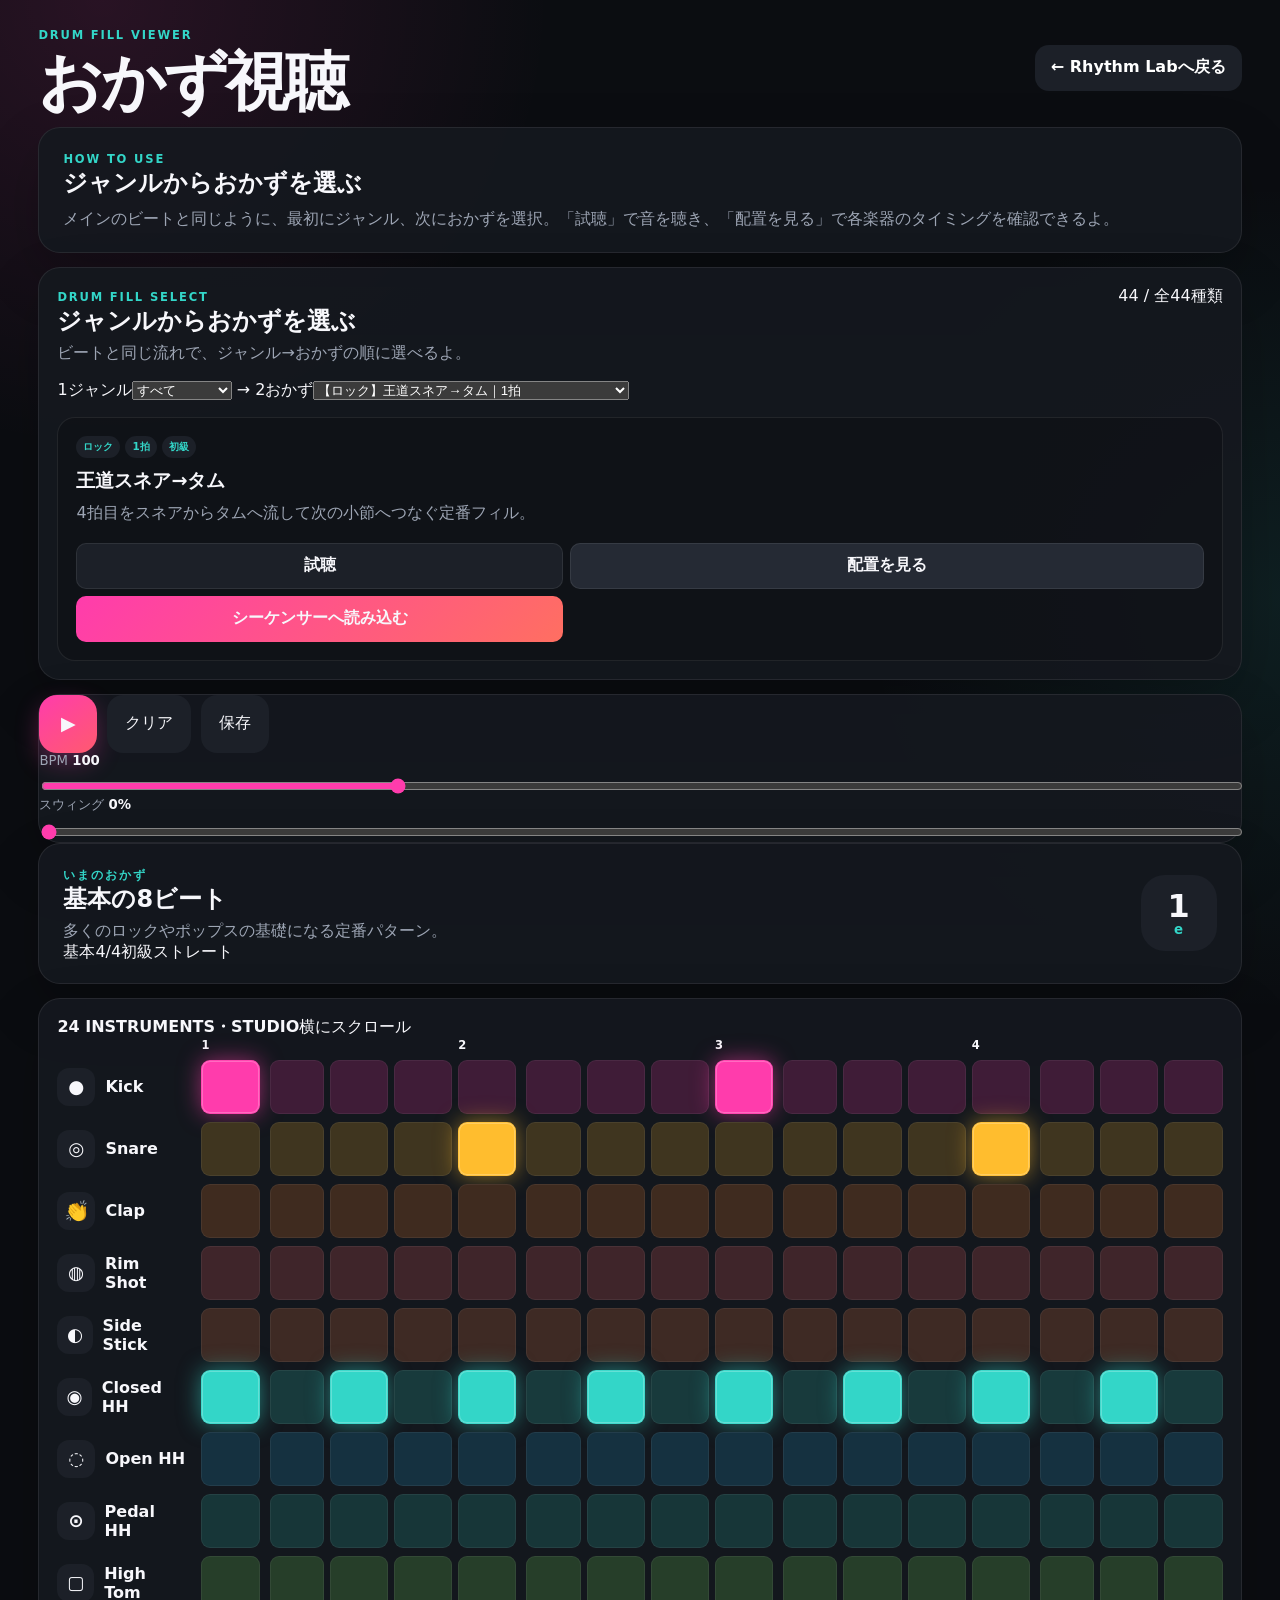
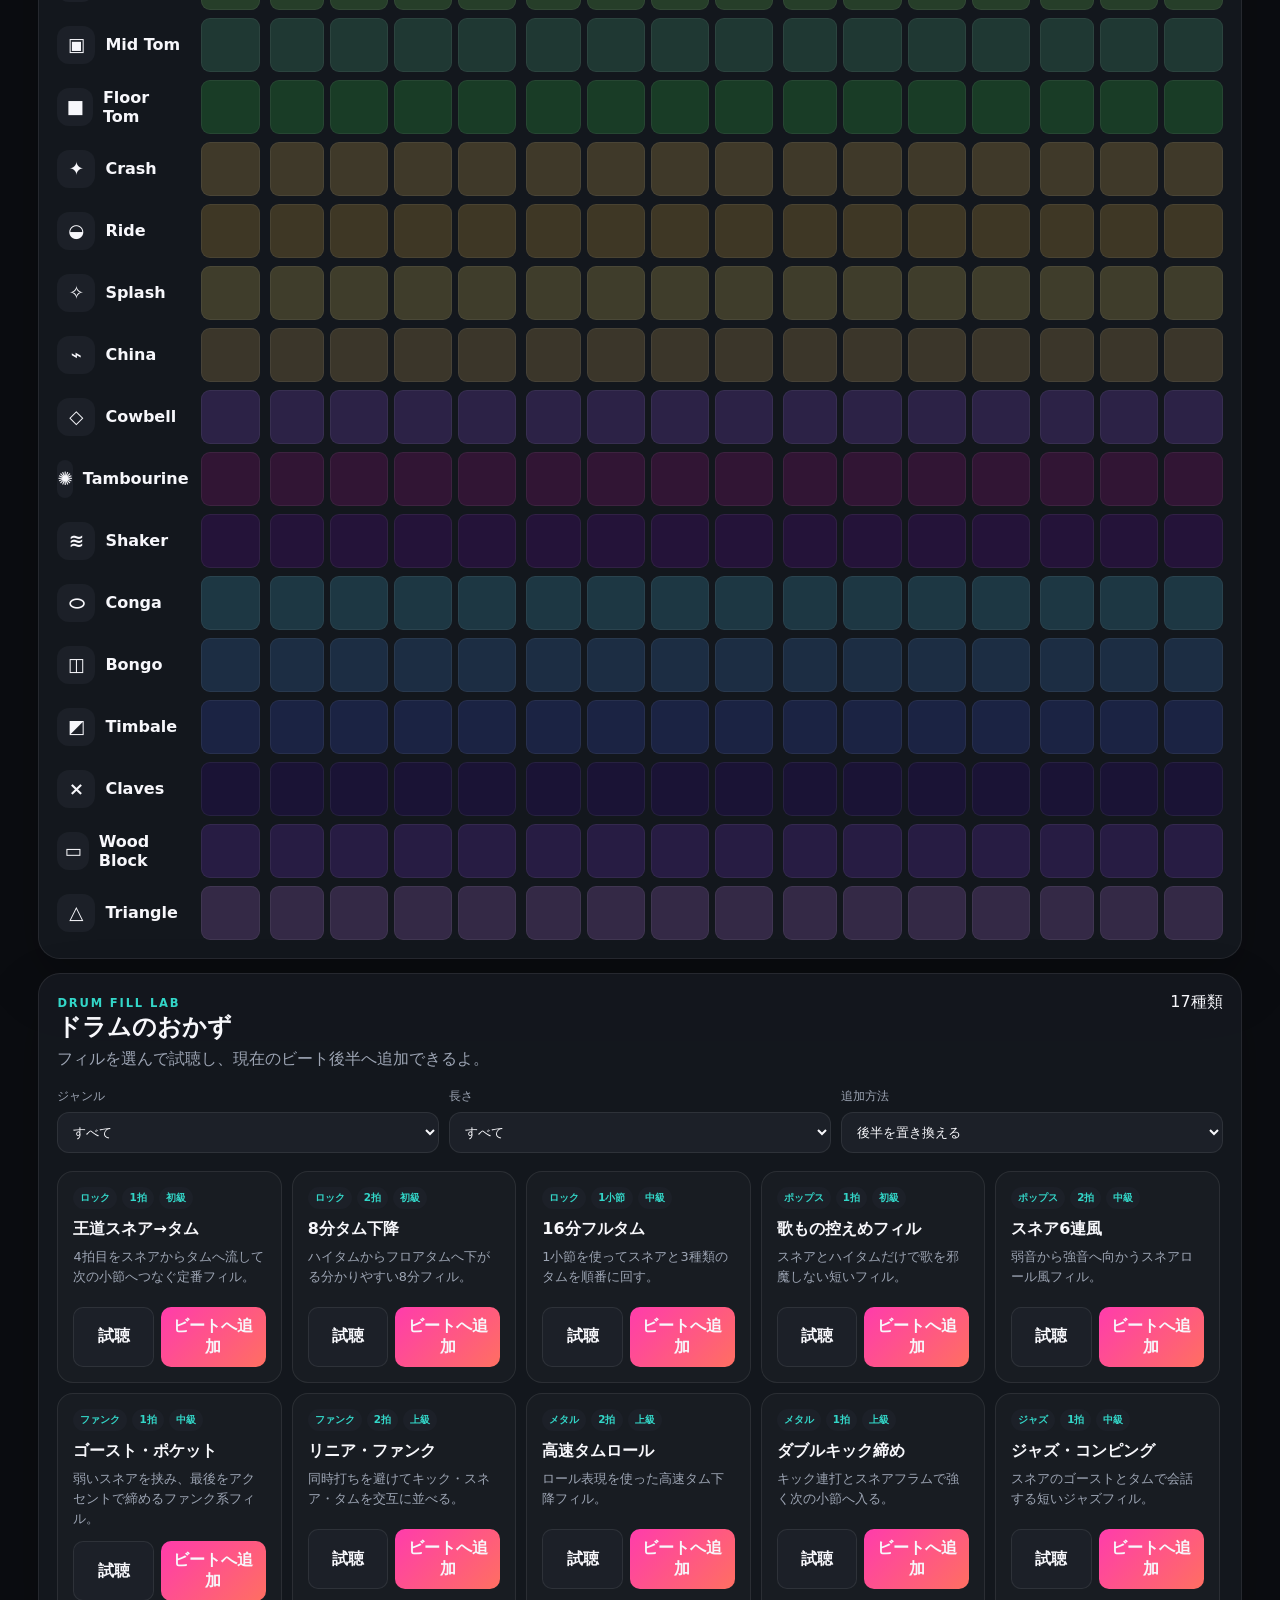
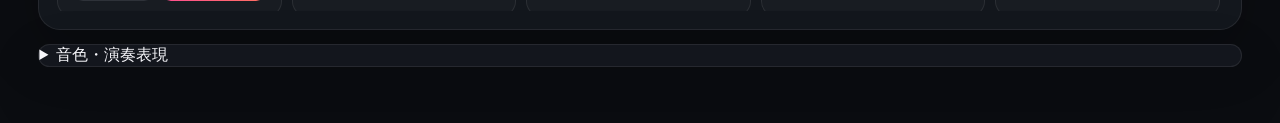
==== commit d2ad807d: "おかず視聴をジャンル・おかず選択UIに統一" ====
--- a/fills.html
+++ b/fills.html
@@ -4,38 +4,38 @@
   <meta charset="utf-8">
   <meta name="viewport" content="width=device-width, initial-scale=1, viewport-fit=cover">
   <meta name="theme-color" content="#111318">
-  <meta name="description" content="Rhythm Lab ドラムフィル専用ページ">
-  <title>ドラムのおかず | Rhythm Lab</title>
-  <link rel="stylesheet" href="style.css?v=19">
-  <link rel="stylesheet" href="mobile.css?v=19">
-  <link rel="stylesheet" href="rhythm-picker.css?v=19">
-  <link rel="stylesheet" href="performance.css?v=19">
-  <link rel="stylesheet" href="drum-fills.css?v=19">
+  <meta name="description" content="ジャンルから選んで見て聴けるRhythm Labのおかず視聴ページ">
+  <title>おかず視聴 | Rhythm Lab</title>
+  <link rel="stylesheet" href="style.css?v=20">
+  <link rel="stylesheet" href="mobile.css?v=20">
+  <link rel="stylesheet" href="rhythm-picker.css?v=20">
+  <link rel="stylesheet" href="performance.css?v=20">
+  <link rel="stylesheet" href="drum-fills.css?v=20">
   <style>
-    .fills-page-header{display:flex;align-items:center;justify-content:space-between;gap:16px;margin-bottom:16px}.fills-page-header h1{font-size:clamp(2rem,5vw,4rem)}.back-link{display:inline-flex;align-items:center;justify-content:center;min-height:46px;padding:0 16px;border-radius:14px;background:#1c2028;color:#fff;text-decoration:none;font-weight:800}.fills-intro{padding:20px 24px;margin-bottom:14px}.fills-intro p{margin:6px 0 0;color:var(--muted);line-height:1.7}.fill-base-picker{padding:18px;margin-bottom:14px}.fill-base-picker .two-stage-picker{margin-top:12px}.hidden-support{display:none!important}
-    .fill-generator-panel{padding:20px 22px;margin-bottom:14px;border-color:rgba(51,214,200,.28);background:linear-gradient(145deg,rgba(51,214,200,.08),rgba(255,60,172,.06)),rgba(21,24,31,.94)}.fill-generator-head p{margin:5px 0 0;color:var(--muted)}.fill-generator-controls{display:grid;grid-template-columns:minmax(140px,.6fr) minmax(140px,.6fr) minmax(220px,1fr);gap:12px;margin-top:16px}.fill-generator-controls label{display:grid;gap:7px;color:var(--muted);font-size:.78rem}.fill-generator-controls select,.fill-generator-controls button{min-height:48px;border:1px solid var(--line);border-radius:14px;background:var(--panel-2);color:var(--text);padding:0 14px}.fill-generator-controls button{border:0;background:linear-gradient(145deg,var(--accent-2),#23a9df);color:#071414;font-weight:900;cursor:pointer}.generated-fill-result{display:grid;gap:4px;margin-top:14px;padding:14px 16px;border-radius:14px;background:rgba(0,0,0,.2)}.generated-fill-result span,.generated-fill-result small{color:var(--muted)}
-    .fill-two-stage-picker{margin-top:16px}.fill-selected-card{margin-top:16px;padding:18px;border:1px solid var(--line);border-radius:18px;background:rgba(0,0,0,.18)}.fill-selected-card h3{margin:10px 0 6px;font-size:1.2rem}.fill-selected-card p{margin:0;color:var(--muted);line-height:1.65}.fill-selected-actions{margin-top:16px}.fill-selected-actions button{flex:1;min-height:46px}.fill-selected-actions button:nth-child(2){background:#252a34}
-    @media(max-width:700px){.fill-generator-controls{grid-template-columns:1fr 1fr}.fill-generator-controls button{grid-column:1/-1}}@media(max-width:520px){.fills-page-header{align-items:flex-start}.back-link{min-height:42px;padding:0 12px;font-size:.82rem}.fills-intro{padding:16px}.fill-generator-panel{padding:16px}.fill-generator-controls{grid-template-columns:1fr}.fill-selected-actions{display:grid;grid-template-columns:1fr 1fr}.fill-selected-actions .fill-primary{grid-column:1/-1}}
+    .fills-page-header{display:flex;align-items:center;justify-content:space-between;gap:16px;margin-bottom:16px}.fills-page-header h1{font-size:clamp(2rem,5vw,4rem)}.back-link{display:inline-flex;align-items:center;justify-content:center;min-height:46px;padding:0 16px;border-radius:14px;background:#1c2028;color:#fff;text-decoration:none;font-weight:800}.fills-intro{padding:20px 24px;margin-bottom:14px}.fills-intro p{margin:6px 0 0;color:var(--muted);line-height:1.7}.drum-fill-panel{padding:18px;margin-bottom:14px}.fill-two-stage-picker{margin-top:16px}.fill-selected-card{margin-top:16px;padding:18px;border:1px solid var(--line);border-radius:18px;background:rgba(0,0,0,.18)}.fill-selected-card h3{margin:10px 0 6px;font-size:1.2rem}.fill-selected-card p{margin:0;color:var(--muted);line-height:1.65}.fill-selected-actions{margin-top:16px}.fill-selected-actions button{flex:1;min-height:46px}.fill-selected-actions button:nth-child(2){background:#252a34}.hidden-support{display:none!important}@media(max-width:520px){.fills-page-header{align-items:flex-start}.back-link{min-height:42px;padding:0 12px;font-size:.82rem}.fills-intro{padding:16px}.fill-selected-actions{display:grid;grid-template-columns:1fr 1fr}.fill-selected-actions .fill-primary{grid-column:1/-1}}
   </style>
 </head>
 <body>
   <div class="app-shell">
     <header class="fills-page-header">
-      <div><p class="eyebrow">DRUM FILL LAB</p><h1>ドラムのおかず</h1></div>
+      <div><p class="eyebrow">DRUM FILL VIEWER</p><h1>おかず視聴</h1></div>
       <a class="back-link" href="index.html">← Rhythm Labへ戻る</a>
     </header>
     <main>
-      <section class="panel fills-intro"><span class="section-kicker">HOW TO USE</span><h2>ビートと同じ操作でおかずを選ぶ</h2><p>ジャンルを選び、次におかずを選択。試聴・配置確認・読み込みまで同じ流れで操作できるよ。初級から上級、1拍から1小節まで幅広く収録。</p></section>
+      <section class="panel fills-intro"><span class="section-kicker">HOW TO USE</span><h2>ジャンルからおかずを選ぶ</h2><p>メインのビートと同じように、最初にジャンル、次におかずを選択。「試聴」で音を聴き、「配置を見る」で各楽器のタイミングを確認できるよ。</p></section>
+
+      <section id="drumFillLibrary" class="panel drum-fill-panel" aria-label="おかず選択"></section>
+
       <section class="panel primary-controls" aria-label="基本操作"><div class="transport-main"><button id="playButton" class="play-button" type="button" aria-label="再生"><span class="play-icon">▶</span><span class="stop-icon">■</span></button><button id="clearButton" class="secondary-button" type="button">クリア</button><button id="saveButton" class="secondary-button" type="button">保存</button></div><label class="control-group bpm-control"><span>BPM <strong id="bpmValue">100</strong></span><input id="bpmInput" type="range" min="50" max="220" value="100"></label><label class="control-group swing-control"><span>スウィング <strong id="swingValue">0%</strong></span><input id="swingInput" type="range" min="0" max="45" value="0"></label></section>
-      <section class="panel fill-base-picker"><div class="picker-title"><span class="section-kicker">BASE RHYTHM</span><strong>土台にするリズム</strong></div><div class="two-stage-picker"><label class="picker-field"><span class="picker-number">1</span><span class="picker-label">ジャンル</span><select id="categorySelect"><option value="all">すべて</option></select></label><span class="picker-arrow">→</span><label class="picker-field rhythm-field"><span class="picker-number">2</span><span class="picker-label">リズム</span><select id="presetSelect"></select></label><button id="favoriteButton" class="favorite-button" type="button">☆</button></div><input id="presetSearch" type="hidden" value=""></section>
+
       <section class="lesson-strip panel compact-lesson" aria-live="polite"><div class="lesson-main"><span class="lesson-label">いまのおかず</span><h2 id="lessonTitle">おかずを選ぼう</h2><p id="lessonText">ジャンルとおかずを選んで試聴してね。</p><div id="lessonTags" class="lesson-tags"></div></div><div class="count-display"><span id="beatCount">1</span><small id="subdivisionCount">e</small></div></section>
       <section class="sequencer-panel panel" aria-label="フィルシーケンサー"><div class="sequencer-toolbar"><strong id="kitSummary">24 INSTRUMENTS</strong><span>横にスクロール</span></div><div id="timeline" class="timeline"></div><div id="sequencer" class="sequencer"></div></section>
       <details class="panel advanced-panel"><summary>音色・演奏表現</summary><div class="advanced-grid"><label class="control-group volume-control"><span>音量 <strong id="volumeValue">80%</strong></span><input id="volumeInput" type="range" min="0" max="100" value="80"></label><label class="select-control"><span>ステップ</span><select id="stepCountSelect"><option value="4">4</option><option value="8">8</option><option value="16" selected>16</option><option value="32">32</option></select></label><label class="select-control"><span>拍子</span><select id="meterSelect"><option value="4/4">4/4</option><option value="3/4">3/4</option><option value="6/8">6/8</option><option value="5/4">5/4</option><option value="7/8">7/8</option></select></label><label class="toggle-control"><input id="metronomeInput" type="checkbox"><span>メトロノーム</span></label></div><div class="performance-controls"><div class="expression-modes"><button class="expression-button is-selected" data-expression-mode="normal">通常<span>Normal</span></button><button class="expression-button" data-expression-mode="accent">アクセント<span>強く</span></button><button class="expression-button" data-expression-mode="ghost">ゴースト<span>弱く</span></button><button class="expression-button" data-expression-mode="flam">フラム<span>2打</span></button><button class="expression-button" data-expression-mode="roll">ロール<span>連打</span></button></div><div class="performance-grid"><label class="control-group"><span>ベロシティ <strong id="velocityValue">100</strong></span><input id="velocityInput" type="range" min="20" max="127" value="100"></label><label class="control-group"><span>Humanize <strong id="humanizeValue">0%</strong></span><input id="humanizeInput" type="range" min="0" max="100" value="0"></label><label class="select-control"><span>ドラムキット</span><select id="drumKitSelect"><option value="studio">Studio</option><option value="electronic">Electronic</option><option value="vintage">Vintage</option><option value="lofi">Lo-Fi</option></select></label></div></div></details>
-      <div class="hidden-support"><span id="rhythmLibrary"></span><div id="presetCards"></div><span id="featureText"></span><span id="roleText"></span><span id="practiceText"></span></div>
+
+      <div class="hidden-support"><select id="categorySelect"><option value="all">すべて</option></select><select id="presetSelect"></select><input id="presetSearch" value=""><button id="favoriteButton"></button><span id="rhythmLibrary"></span><div id="presetCards"></div><span id="featureText"></span><span id="roleText"></span><span id="practiceText"></span><button id="helpButton"></button></div>
     </main>
   </div>
-  <dialog id="helpDialog"><div class="dialog-content"><button id="closeHelpButton" class="dialog-close">×</button><h2>使い方</h2><ol><li>土台のビートを選ぶ</li><li>おかずのジャンルを選ぶ</li><li>おかずを選んで試聴・配置確認</li><li>シーケンサーへ読み込んで編集する</li></ol></div></dialog>
-  <button id="helpButton" class="hidden-support"></button>
-  <script src="app.js?v=19"></script><script src="more-presets.js?v=19"></script><script src="expressive-presets.js?v=19"></script><script src="performance.js?v=19"></script><script src="drum-fills.js?v=19"></script><script src="more-fills.js?v=19"></script><script src="fill-picker.js?v=19"></script><script src="fill-generator.js?v=19"></script>
+  <dialog id="helpDialog"><div class="dialog-content"><button id="closeHelpButton" class="dialog-close">×</button><h2>使い方</h2><ol><li>ジャンルを選ぶ</li><li>候補からおかずを選ぶ</li><li>試聴または配置を見る</li><li>読み込んだ配置を編集する</li></ol></div></dialog>
+  <script src="app.js?v=20"></script><script src="more-presets.js?v=20"></script><script src="expressive-presets.js?v=20"></script><script src="performance.js?v=20"></script><script src="drum-fills.js?v=20"></script><script src="more-fills.js?v=20"></script><script src="fill-picker.js?v=20"></script>
 </body>
 </html>
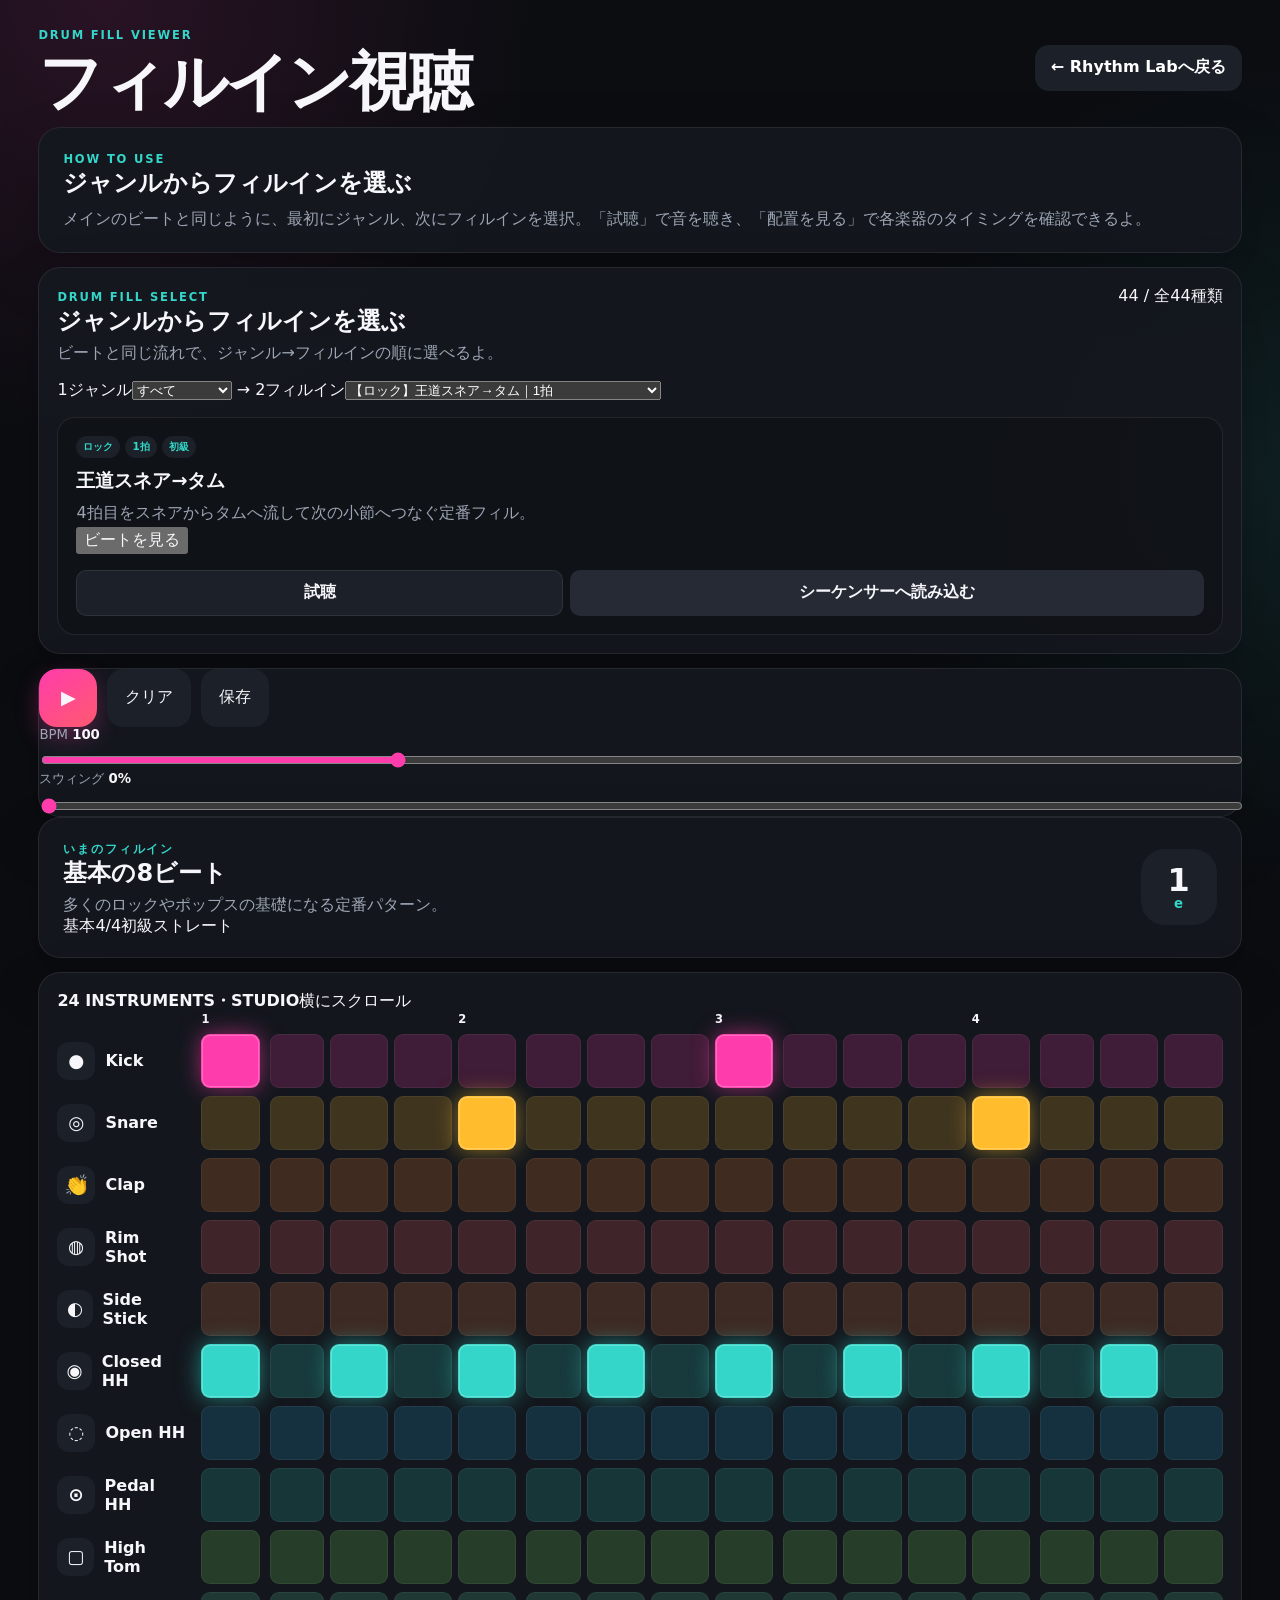
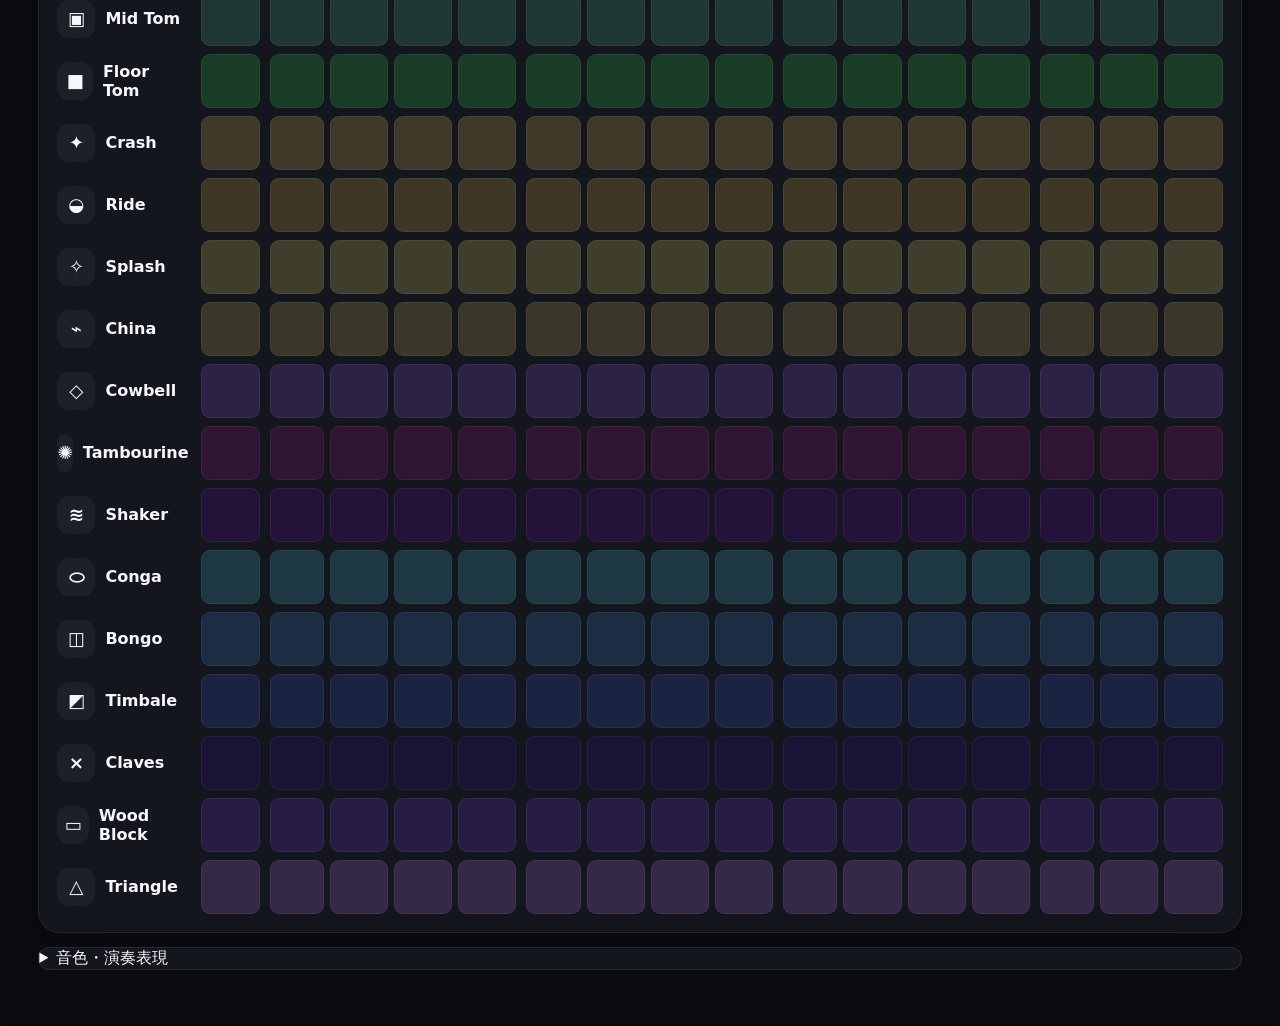
==== commit 946cf5b1: "フィルイン表記へ統一" ====
--- a/fills.html
+++ b/fills.html
@@ -4,8 +4,8 @@
   <meta charset="utf-8">
   <meta name="viewport" content="width=device-width, initial-scale=1, viewport-fit=cover">
   <meta name="theme-color" content="#111318">
-  <meta name="description" content="ジャンルから選んで見て聴けるRhythm Labのおかず視聴ページ">
-  <title>おかず視聴 | Rhythm Lab</title>
+  <meta name="description" content="ジャンルから選んで見て聴けるRhythm Labのフィルイン視聴ページ">
+  <title>フィルイン視聴 | Rhythm Lab</title>
   <link rel="stylesheet" href="style.css?v=20">
   <link rel="stylesheet" href="mobile.css?v=20">
   <link rel="stylesheet" href="rhythm-picker.css?v=20">
@@ -18,24 +18,24 @@
 <body>
   <div class="app-shell">
     <header class="fills-page-header">
-      <div><p class="eyebrow">DRUM FILL VIEWER</p><h1>おかず視聴</h1></div>
+      <div><p class="eyebrow">DRUM FILL VIEWER</p><h1>フィルイン視聴</h1></div>
       <a class="back-link" href="index.html">← Rhythm Labへ戻る</a>
     </header>
     <main>
-      <section class="panel fills-intro"><span class="section-kicker">HOW TO USE</span><h2>ジャンルからおかずを選ぶ</h2><p>メインのビートと同じように、最初にジャンル、次におかずを選択。「試聴」で音を聴き、「配置を見る」で各楽器のタイミングを確認できるよ。</p></section>
+      <section class="panel fills-intro"><span class="section-kicker">HOW TO USE</span><h2>ジャンルからフィルインを選ぶ</h2><p>メインのビートと同じように、最初にジャンル、次にフィルインを選択。「試聴」で音を聴き、「配置を見る」で各楽器のタイミングを確認できるよ。</p></section>
 
-      <section id="drumFillLibrary" class="panel drum-fill-panel" aria-label="おかず選択"></section>
+      <section id="drumFillLibrary" class="panel drum-fill-panel" aria-label="フィルイン選択"></section>
 
       <section class="panel primary-controls" aria-label="基本操作"><div class="transport-main"><button id="playButton" class="play-button" type="button" aria-label="再生"><span class="play-icon">▶</span><span class="stop-icon">■</span></button><button id="clearButton" class="secondary-button" type="button">クリア</button><button id="saveButton" class="secondary-button" type="button">保存</button></div><label class="control-group bpm-control"><span>BPM <strong id="bpmValue">100</strong></span><input id="bpmInput" type="range" min="50" max="220" value="100"></label><label class="control-group swing-control"><span>スウィング <strong id="swingValue">0%</strong></span><input id="swingInput" type="range" min="0" max="45" value="0"></label></section>
 
-      <section class="lesson-strip panel compact-lesson" aria-live="polite"><div class="lesson-main"><span class="lesson-label">いまのおかず</span><h2 id="lessonTitle">おかずを選ぼう</h2><p id="lessonText">ジャンルとおかずを選んで試聴してね。</p><div id="lessonTags" class="lesson-tags"></div></div><div class="count-display"><span id="beatCount">1</span><small id="subdivisionCount">e</small></div></section>
+      <section class="lesson-strip panel compact-lesson" aria-live="polite"><div class="lesson-main"><span class="lesson-label">いまのフィルイン</span><h2 id="lessonTitle">フィルインを選ぼう</h2><p id="lessonText">ジャンルとフィルインを選んで試聴してね。</p><div id="lessonTags" class="lesson-tags"></div></div><div class="count-display"><span id="beatCount">1</span><small id="subdivisionCount">e</small></div></section>
       <section class="sequencer-panel panel" aria-label="フィルシーケンサー"><div class="sequencer-toolbar"><strong id="kitSummary">24 INSTRUMENTS</strong><span>横にスクロール</span></div><div id="timeline" class="timeline"></div><div id="sequencer" class="sequencer"></div></section>
       <details class="panel advanced-panel"><summary>音色・演奏表現</summary><div class="advanced-grid"><label class="control-group volume-control"><span>音量 <strong id="volumeValue">80%</strong></span><input id="volumeInput" type="range" min="0" max="100" value="80"></label><label class="select-control"><span>ステップ</span><select id="stepCountSelect"><option value="4">4</option><option value="8">8</option><option value="16" selected>16</option><option value="32">32</option></select></label><label class="select-control"><span>拍子</span><select id="meterSelect"><option value="4/4">4/4</option><option value="3/4">3/4</option><option value="6/8">6/8</option><option value="5/4">5/4</option><option value="7/8">7/8</option></select></label><label class="toggle-control"><input id="metronomeInput" type="checkbox"><span>メトロノーム</span></label></div><div class="performance-controls"><div class="expression-modes"><button class="expression-button is-selected" data-expression-mode="normal">通常<span>Normal</span></button><button class="expression-button" data-expression-mode="accent">アクセント<span>強く</span></button><button class="expression-button" data-expression-mode="ghost">ゴースト<span>弱く</span></button><button class="expression-button" data-expression-mode="flam">フラム<span>2打</span></button><button class="expression-button" data-expression-mode="roll">ロール<span>連打</span></button></div><div class="performance-grid"><label class="control-group"><span>ベロシティ <strong id="velocityValue">100</strong></span><input id="velocityInput" type="range" min="20" max="127" value="100"></label><label class="control-group"><span>Humanize <strong id="humanizeValue">0%</strong></span><input id="humanizeInput" type="range" min="0" max="100" value="0"></label><label class="select-control"><span>ドラムキット</span><select id="drumKitSelect"><option value="studio">Studio</option><option value="electronic">Electronic</option><option value="vintage">Vintage</option><option value="lofi">Lo-Fi</option></select></label></div></div></details>
 
       <div class="hidden-support"><select id="categorySelect"><option value="all">すべて</option></select><select id="presetSelect"></select><input id="presetSearch" value=""><button id="favoriteButton"></button><span id="rhythmLibrary"></span><div id="presetCards"></div><span id="featureText"></span><span id="roleText"></span><span id="practiceText"></span><button id="helpButton"></button></div>
     </main>
   </div>
-  <dialog id="helpDialog"><div class="dialog-content"><button id="closeHelpButton" class="dialog-close">×</button><h2>使い方</h2><ol><li>ジャンルを選ぶ</li><li>候補からおかずを選ぶ</li><li>試聴または配置を見る</li><li>読み込んだ配置を編集する</li></ol></div></dialog>
+  <dialog id="helpDialog"><div class="dialog-content"><button id="closeHelpButton" class="dialog-close">×</button><h2>使い方</h2><ol><li>ジャンルを選ぶ</li><li>候補からフィルインを選ぶ</li><li>試聴または配置を見る</li><li>読み込んだ配置を編集する</li></ol></div></dialog>
   <script src="app.js?v=20"></script><script src="more-presets.js?v=20"></script><script src="expressive-presets.js?v=20"></script><script src="performance.js?v=20"></script><script src="drum-fills.js?v=20"></script><script src="more-fills.js?v=20"></script><script src="fill-picker.js?v=20"></script>
 </body>
 </html>
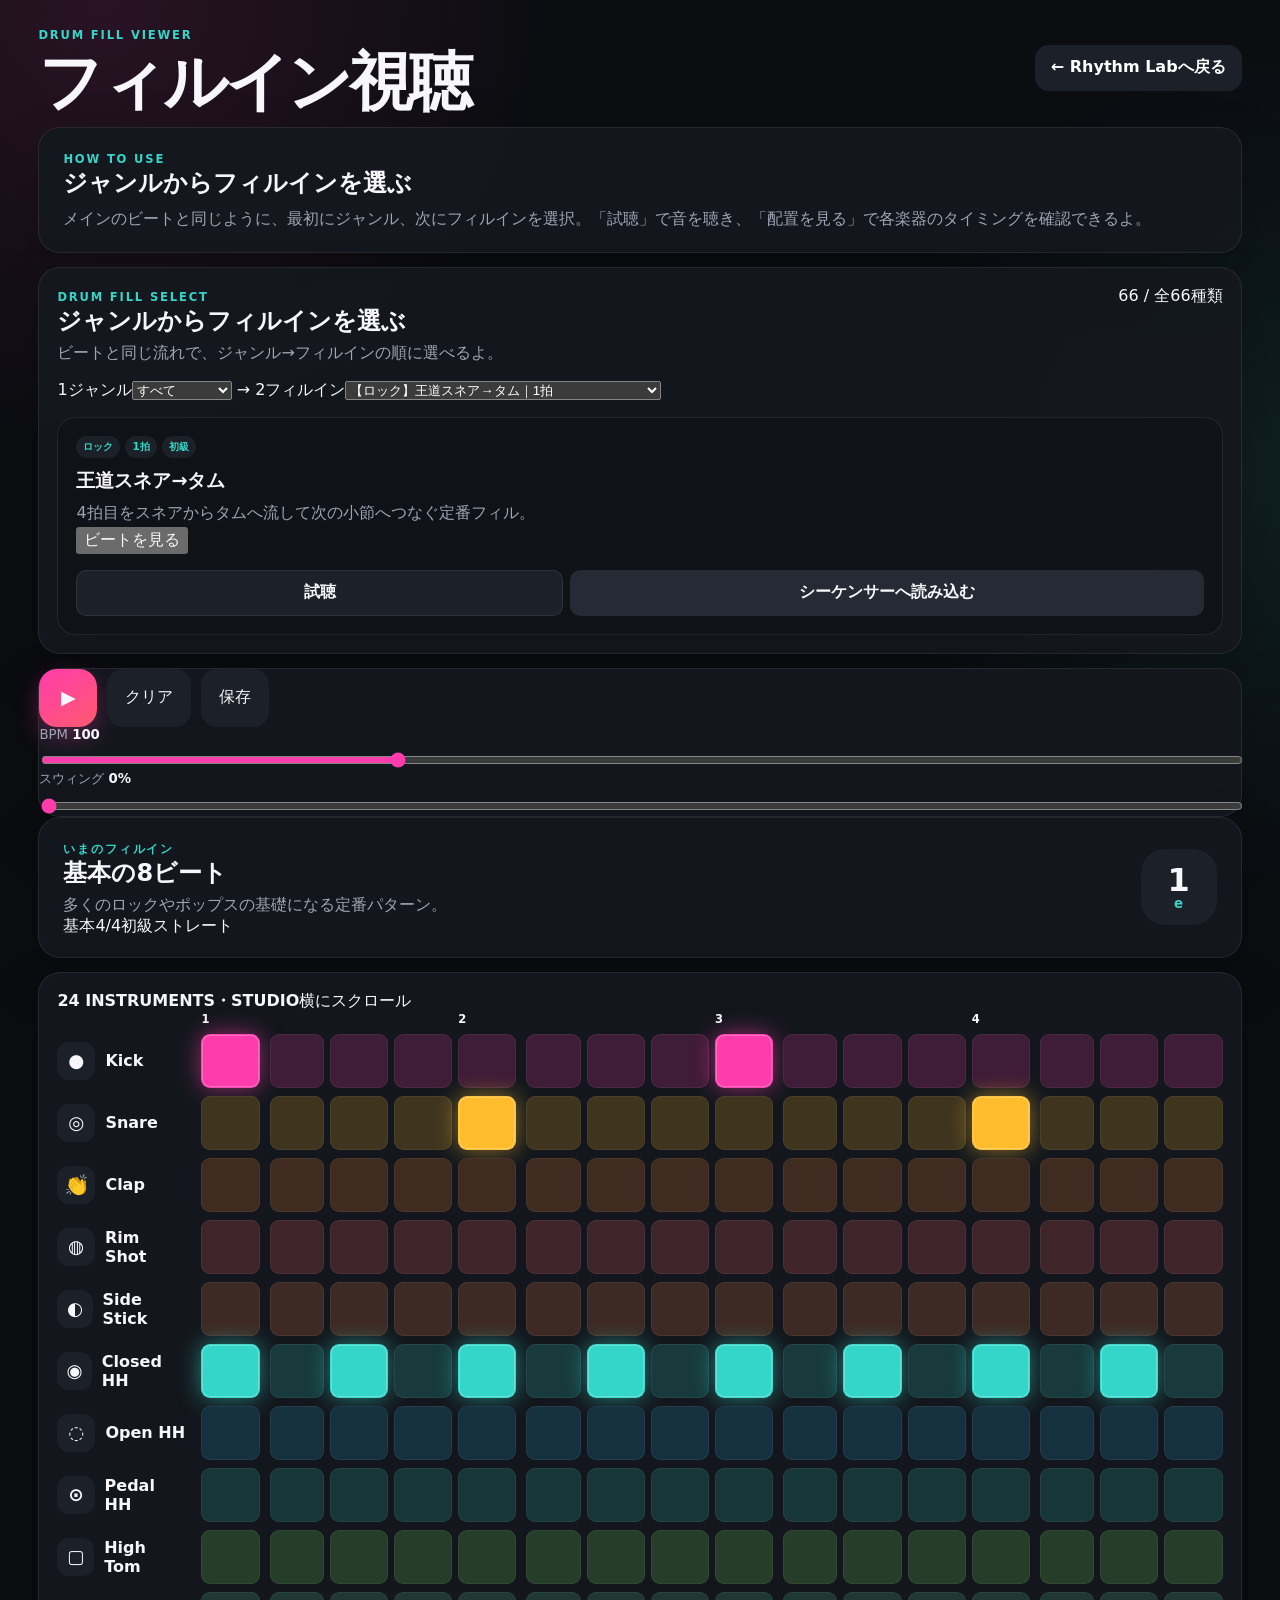
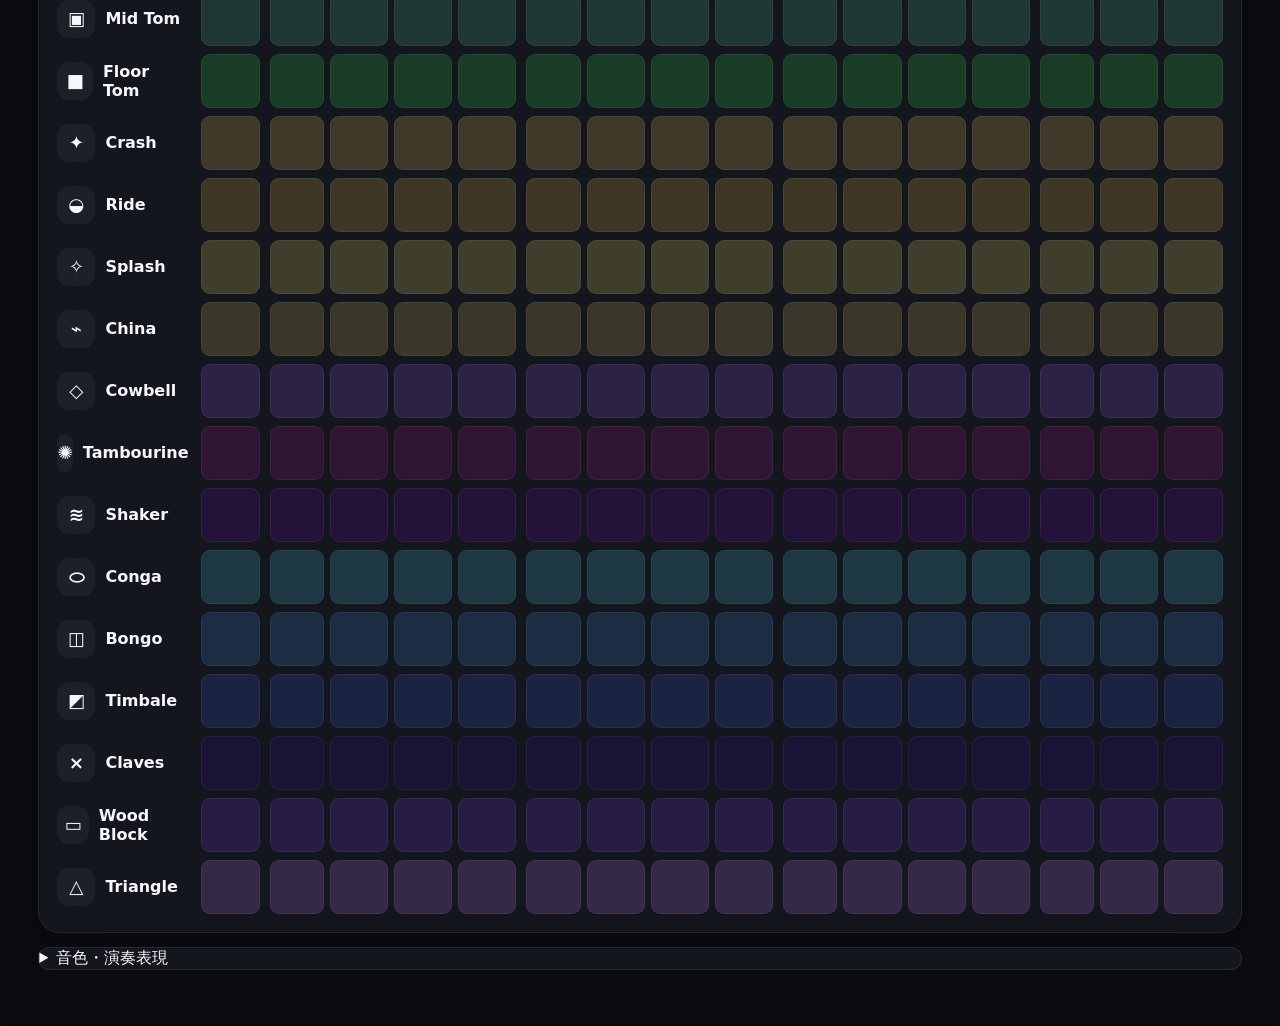
==== commit 04cf0bb8: "追加フィルインをページに読み込む" ====
--- a/fills.html
+++ b/fills.html
@@ -6,11 +6,11 @@
   <meta name="theme-color" content="#111318">
   <meta name="description" content="ジャンルから選んで見て聴けるRhythm Labのフィルイン視聴ページ">
   <title>フィルイン視聴 | Rhythm Lab</title>
-  <link rel="stylesheet" href="style.css?v=20">
-  <link rel="stylesheet" href="mobile.css?v=20">
-  <link rel="stylesheet" href="rhythm-picker.css?v=20">
-  <link rel="stylesheet" href="performance.css?v=20">
-  <link rel="stylesheet" href="drum-fills.css?v=20">
+  <link rel="stylesheet" href="style.css?v=21">
+  <link rel="stylesheet" href="mobile.css?v=21">
+  <link rel="stylesheet" href="rhythm-picker.css?v=21">
+  <link rel="stylesheet" href="performance.css?v=21">
+  <link rel="stylesheet" href="drum-fills.css?v=21">
   <style>
     .fills-page-header{display:flex;align-items:center;justify-content:space-between;gap:16px;margin-bottom:16px}.fills-page-header h1{font-size:clamp(2rem,5vw,4rem)}.back-link{display:inline-flex;align-items:center;justify-content:center;min-height:46px;padding:0 16px;border-radius:14px;background:#1c2028;color:#fff;text-decoration:none;font-weight:800}.fills-intro{padding:20px 24px;margin-bottom:14px}.fills-intro p{margin:6px 0 0;color:var(--muted);line-height:1.7}.drum-fill-panel{padding:18px;margin-bottom:14px}.fill-two-stage-picker{margin-top:16px}.fill-selected-card{margin-top:16px;padding:18px;border:1px solid var(--line);border-radius:18px;background:rgba(0,0,0,.18)}.fill-selected-card h3{margin:10px 0 6px;font-size:1.2rem}.fill-selected-card p{margin:0;color:var(--muted);line-height:1.65}.fill-selected-actions{margin-top:16px}.fill-selected-actions button{flex:1;min-height:46px}.fill-selected-actions button:nth-child(2){background:#252a34}.hidden-support{display:none!important}@media(max-width:520px){.fills-page-header{align-items:flex-start}.back-link{min-height:42px;padding:0 12px;font-size:.82rem}.fills-intro{padding:16px}.fill-selected-actions{display:grid;grid-template-columns:1fr 1fr}.fill-selected-actions .fill-primary{grid-column:1/-1}}
   </style>
@@ -36,6 +36,6 @@
     </main>
   </div>
   <dialog id="helpDialog"><div class="dialog-content"><button id="closeHelpButton" class="dialog-close">×</button><h2>使い方</h2><ol><li>ジャンルを選ぶ</li><li>候補からフィルインを選ぶ</li><li>試聴または配置を見る</li><li>読み込んだ配置を編集する</li></ol></div></dialog>
-  <script src="app.js?v=20"></script><script src="more-presets.js?v=20"></script><script src="expressive-presets.js?v=20"></script><script src="performance.js?v=20"></script><script src="drum-fills.js?v=20"></script><script src="more-fills.js?v=20"></script><script src="fill-picker.js?v=20"></script>
+  <script src="app.js?v=21"></script><script src="more-presets.js?v=21"></script><script src="expressive-presets.js?v=21"></script><script src="performance.js?v=21"></script><script src="drum-fills.js?v=21"></script><script src="more-fills.js?v=21"></script><script src="extra-fills.js?v=21"></script><script src="fill-picker.js?v=21"></script>
 </body>
 </html>
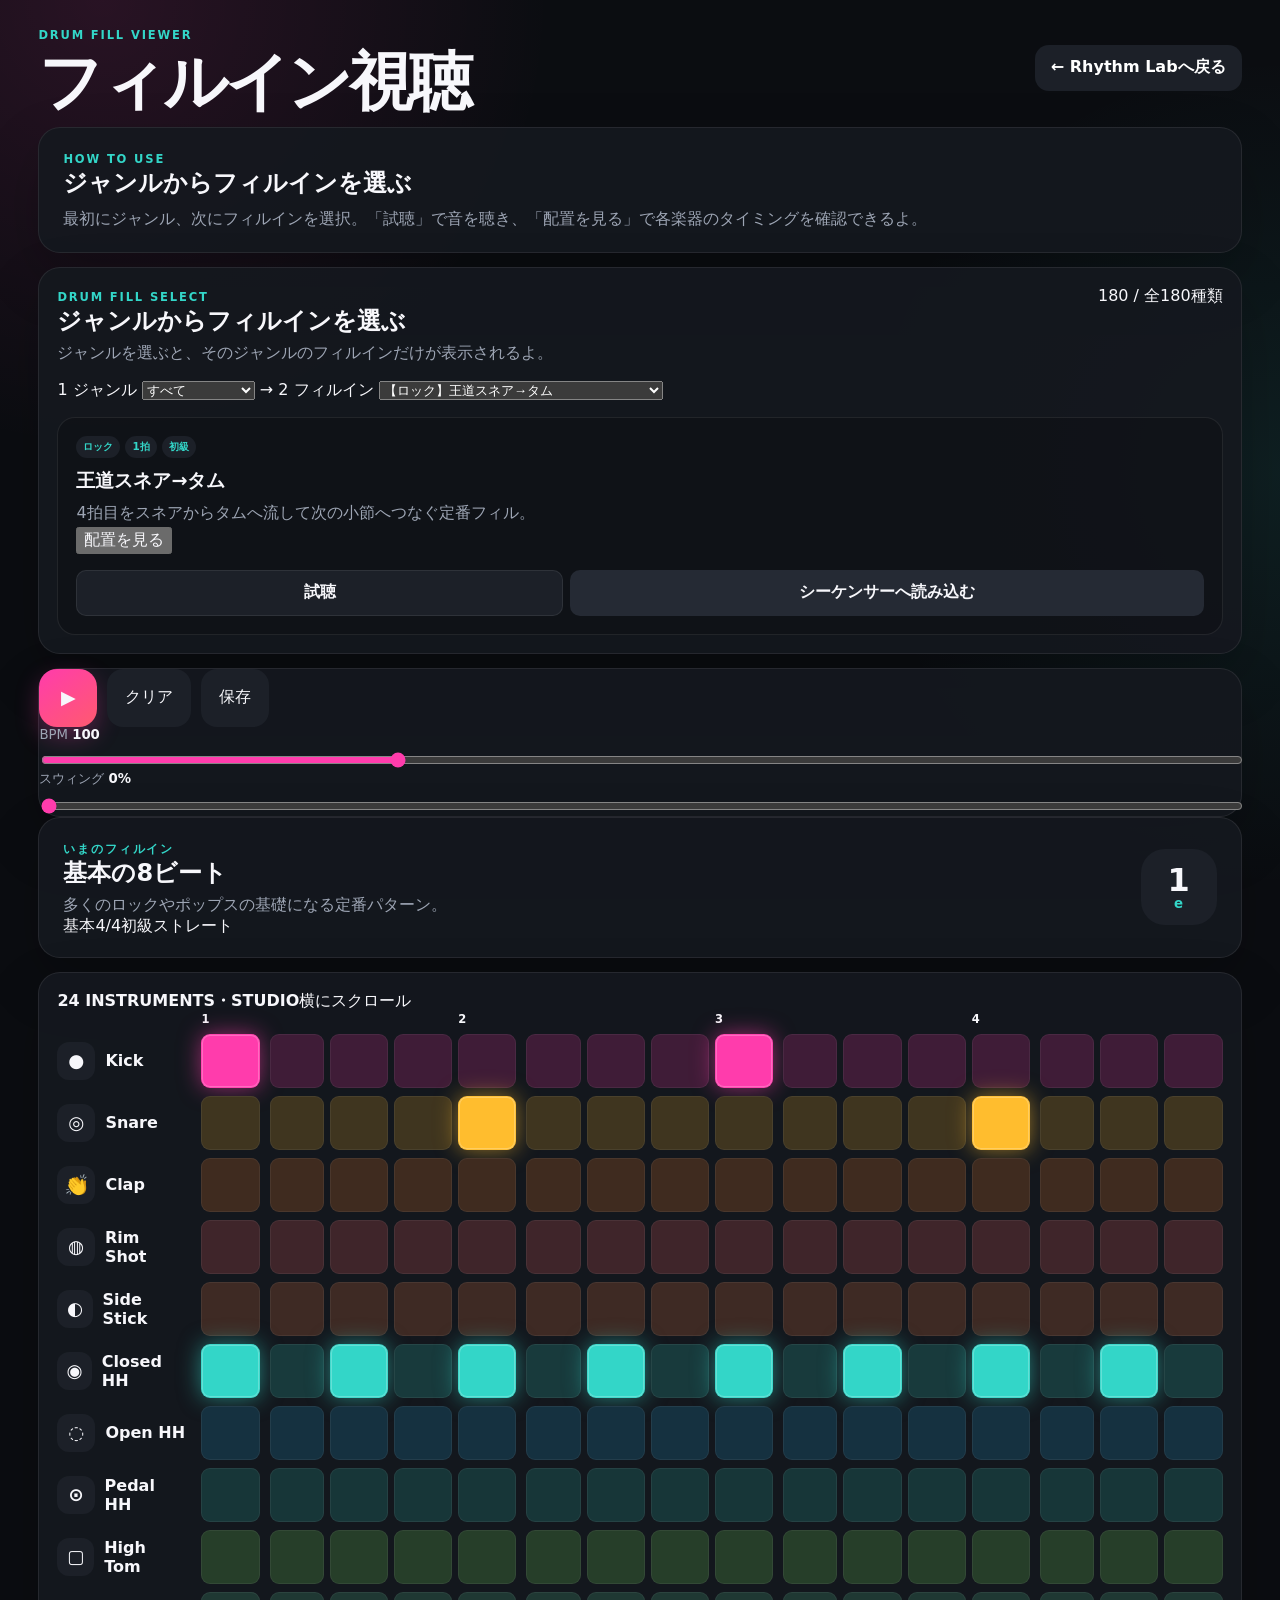
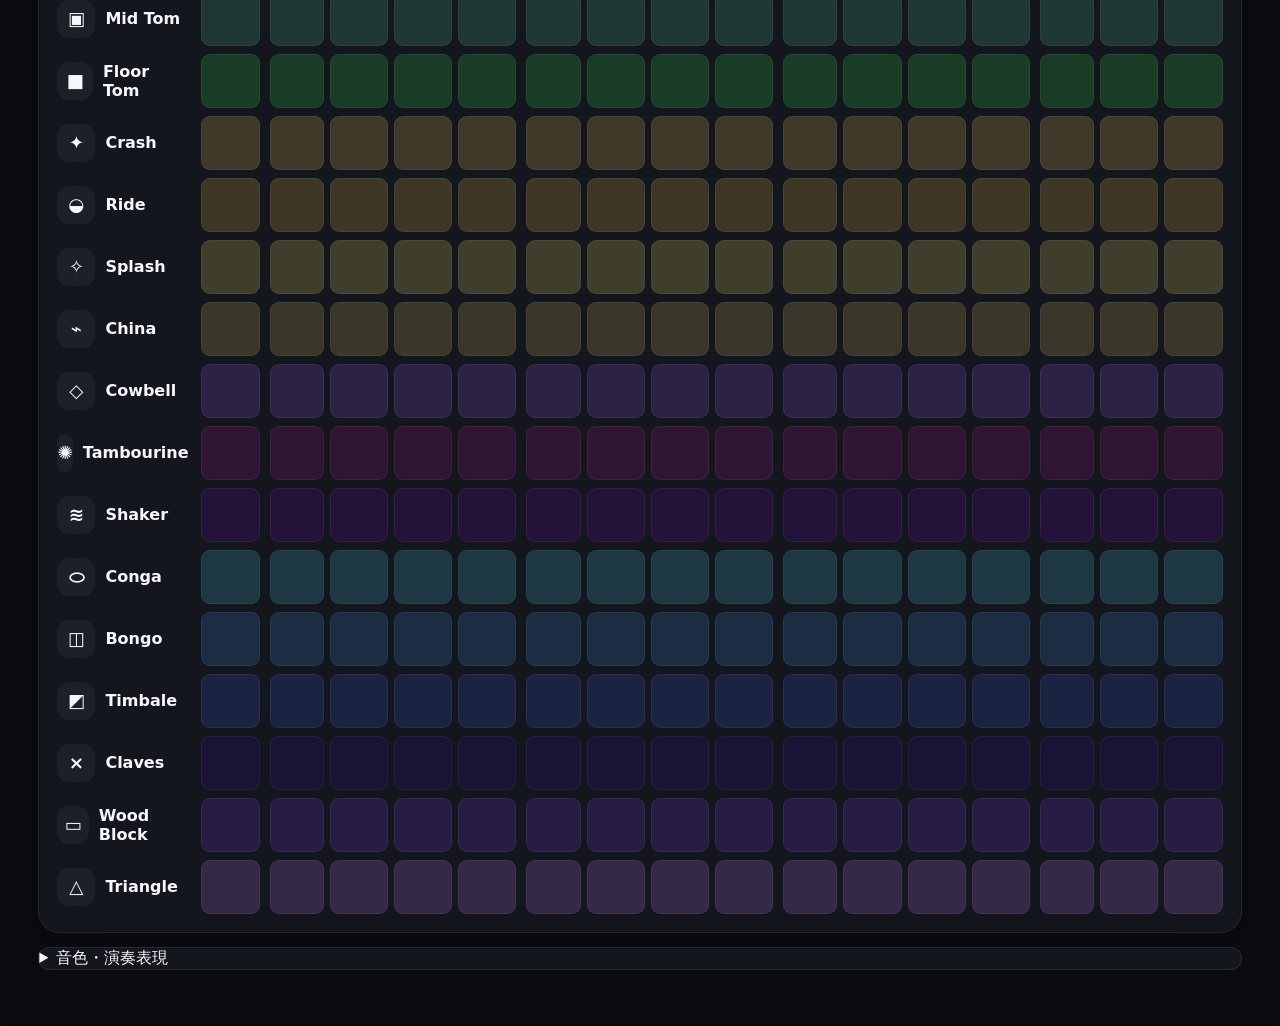
==== commit 305d60ad: "Use simple genre and fill selectors" ====
--- a/fills.html
+++ b/fills.html
@@ -6,11 +6,11 @@
   <meta name="theme-color" content="#111318">
   <meta name="description" content="ジャンルから選んで見て聴けるRhythm Labのフィルイン視聴ページ">
   <title>フィルイン視聴 | Rhythm Lab</title>
-  <link rel="stylesheet" href="style.css?v=21">
-  <link rel="stylesheet" href="mobile.css?v=21">
-  <link rel="stylesheet" href="rhythm-picker.css?v=21">
-  <link rel="stylesheet" href="performance.css?v=21">
-  <link rel="stylesheet" href="drum-fills.css?v=21">
+  <link rel="stylesheet" href="style.css?v=22">
+  <link rel="stylesheet" href="mobile.css?v=22">
+  <link rel="stylesheet" href="rhythm-picker.css?v=22">
+  <link rel="stylesheet" href="performance.css?v=22">
+  <link rel="stylesheet" href="drum-fills.css?v=22">
   <style>
     .fills-page-header{display:flex;align-items:center;justify-content:space-between;gap:16px;margin-bottom:16px}.fills-page-header h1{font-size:clamp(2rem,5vw,4rem)}.back-link{display:inline-flex;align-items:center;justify-content:center;min-height:46px;padding:0 16px;border-radius:14px;background:#1c2028;color:#fff;text-decoration:none;font-weight:800}.fills-intro{padding:20px 24px;margin-bottom:14px}.fills-intro p{margin:6px 0 0;color:var(--muted);line-height:1.7}.drum-fill-panel{padding:18px;margin-bottom:14px}.fill-two-stage-picker{margin-top:16px}.fill-selected-card{margin-top:16px;padding:18px;border:1px solid var(--line);border-radius:18px;background:rgba(0,0,0,.18)}.fill-selected-card h3{margin:10px 0 6px;font-size:1.2rem}.fill-selected-card p{margin:0;color:var(--muted);line-height:1.65}.fill-selected-actions{margin-top:16px}.fill-selected-actions button{flex:1;min-height:46px}.fill-selected-actions button:nth-child(2){background:#252a34}.hidden-support{display:none!important}@media(max-width:520px){.fills-page-header{align-items:flex-start}.back-link{min-height:42px;padding:0 12px;font-size:.82rem}.fills-intro{padding:16px}.fill-selected-actions{display:grid;grid-template-columns:1fr 1fr}.fill-selected-actions .fill-primary{grid-column:1/-1}}
   </style>
@@ -22,7 +22,7 @@
       <a class="back-link" href="index.html">← Rhythm Labへ戻る</a>
     </header>
     <main>
-      <section class="panel fills-intro"><span class="section-kicker">HOW TO USE</span><h2>ジャンルからフィルインを選ぶ</h2><p>メインのビートと同じように、最初にジャンル、次にフィルインを選択。「試聴」で音を聴き、「配置を見る」で各楽器のタイミングを確認できるよ。</p></section>
+      <section class="panel fills-intro"><span class="section-kicker">HOW TO USE</span><h2>ジャンルからフィルインを選ぶ</h2><p>最初にジャンル、次にフィルインを選択。「試聴」で音を聴き、「配置を見る」で各楽器のタイミングを確認できるよ。</p></section>
 
       <section id="drumFillLibrary" class="panel drum-fill-panel" aria-label="フィルイン選択"></section>
 
@@ -36,6 +36,6 @@
     </main>
   </div>
   <dialog id="helpDialog"><div class="dialog-content"><button id="closeHelpButton" class="dialog-close">×</button><h2>使い方</h2><ol><li>ジャンルを選ぶ</li><li>候補からフィルインを選ぶ</li><li>試聴または配置を見る</li><li>読み込んだ配置を編集する</li></ol></div></dialog>
-  <script src="app.js?v=21"></script><script src="more-presets.js?v=21"></script><script src="expressive-presets.js?v=21"></script><script src="performance.js?v=21"></script><script src="drum-fills.js?v=21"></script><script src="more-fills.js?v=21"></script><script src="extra-fills.js?v=21"></script><script src="fill-picker.js?v=21"></script>
+  <script src="app.js?v=22"></script><script src="more-presets.js?v=22"></script><script src="expressive-presets.js?v=22"></script><script src="performance.js?v=22"></script><script src="drum-fills.js?v=22"></script><script src="more-fills.js?v=22"></script><script src="extra-fills.js?v=22"></script><script src="fill-picker.js?v=22"></script><script src="simple-fill-ui.js?v=22"></script>
 </body>
 </html>
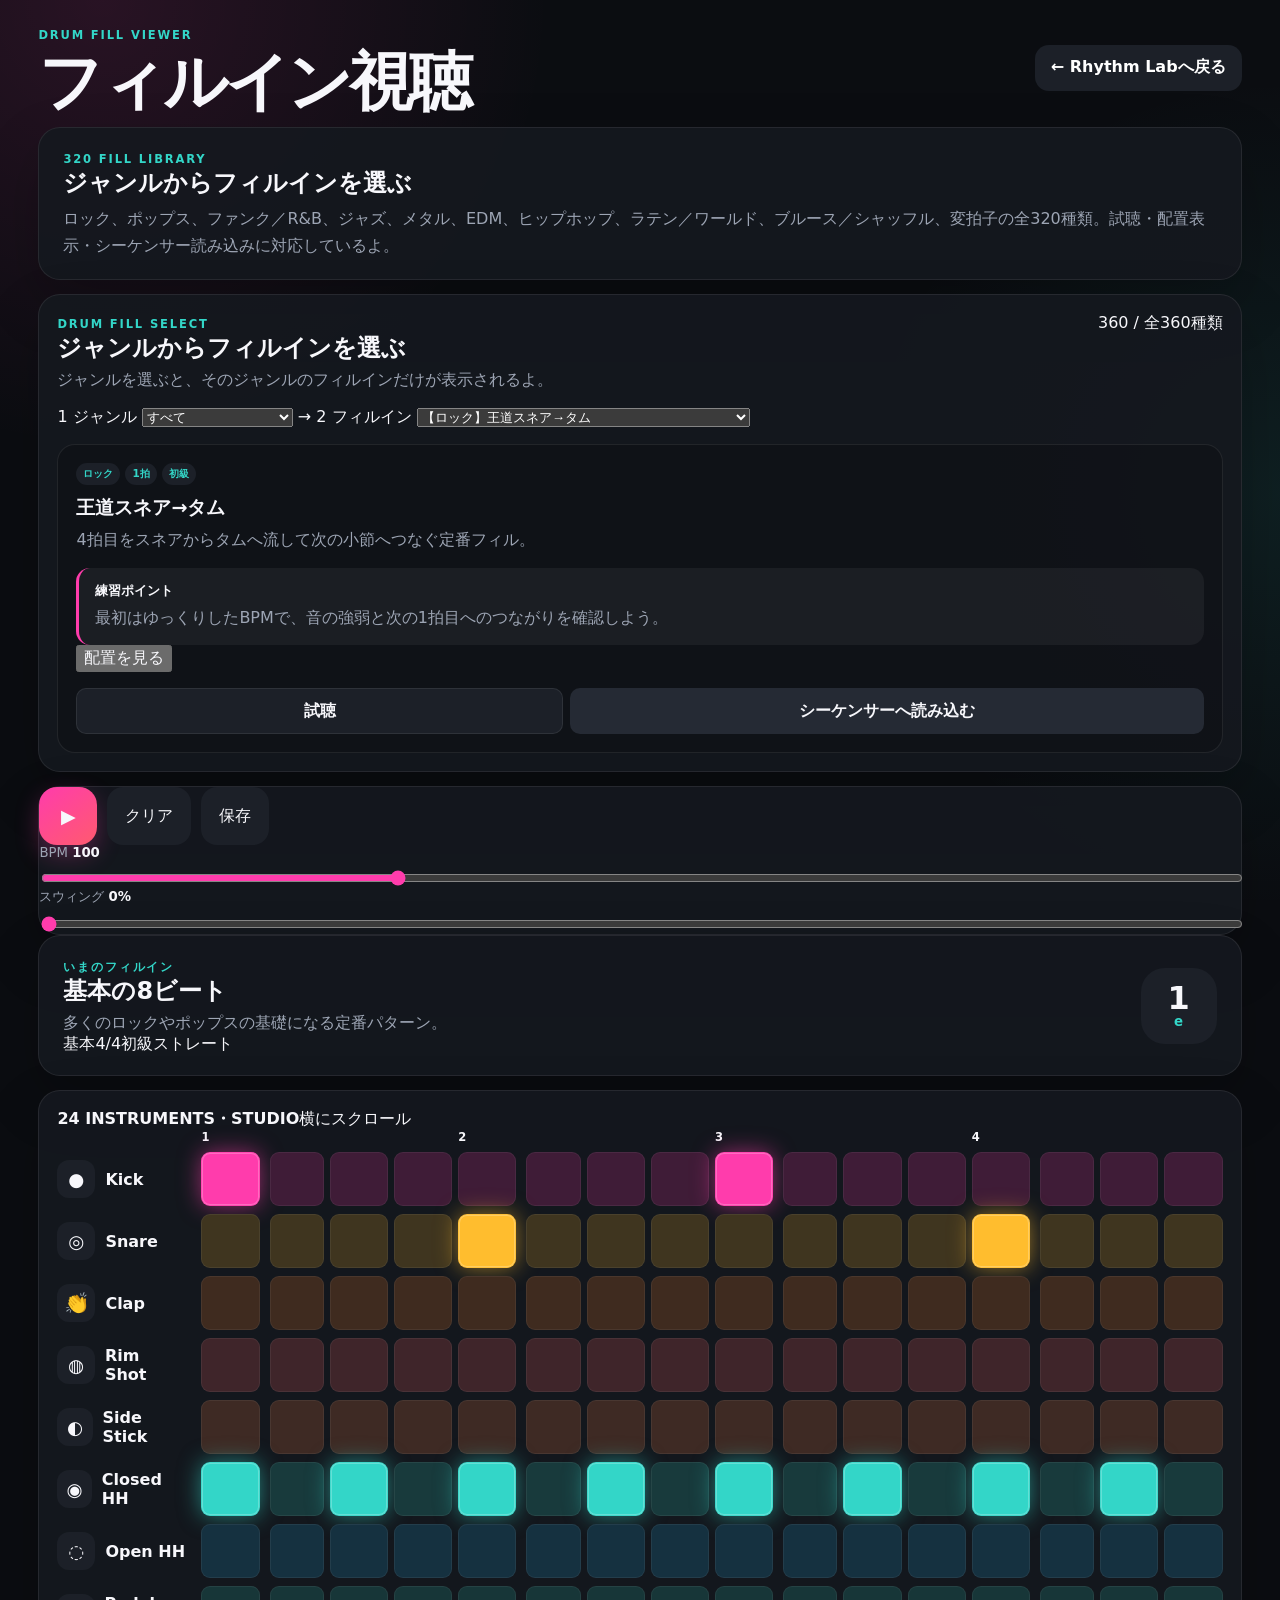
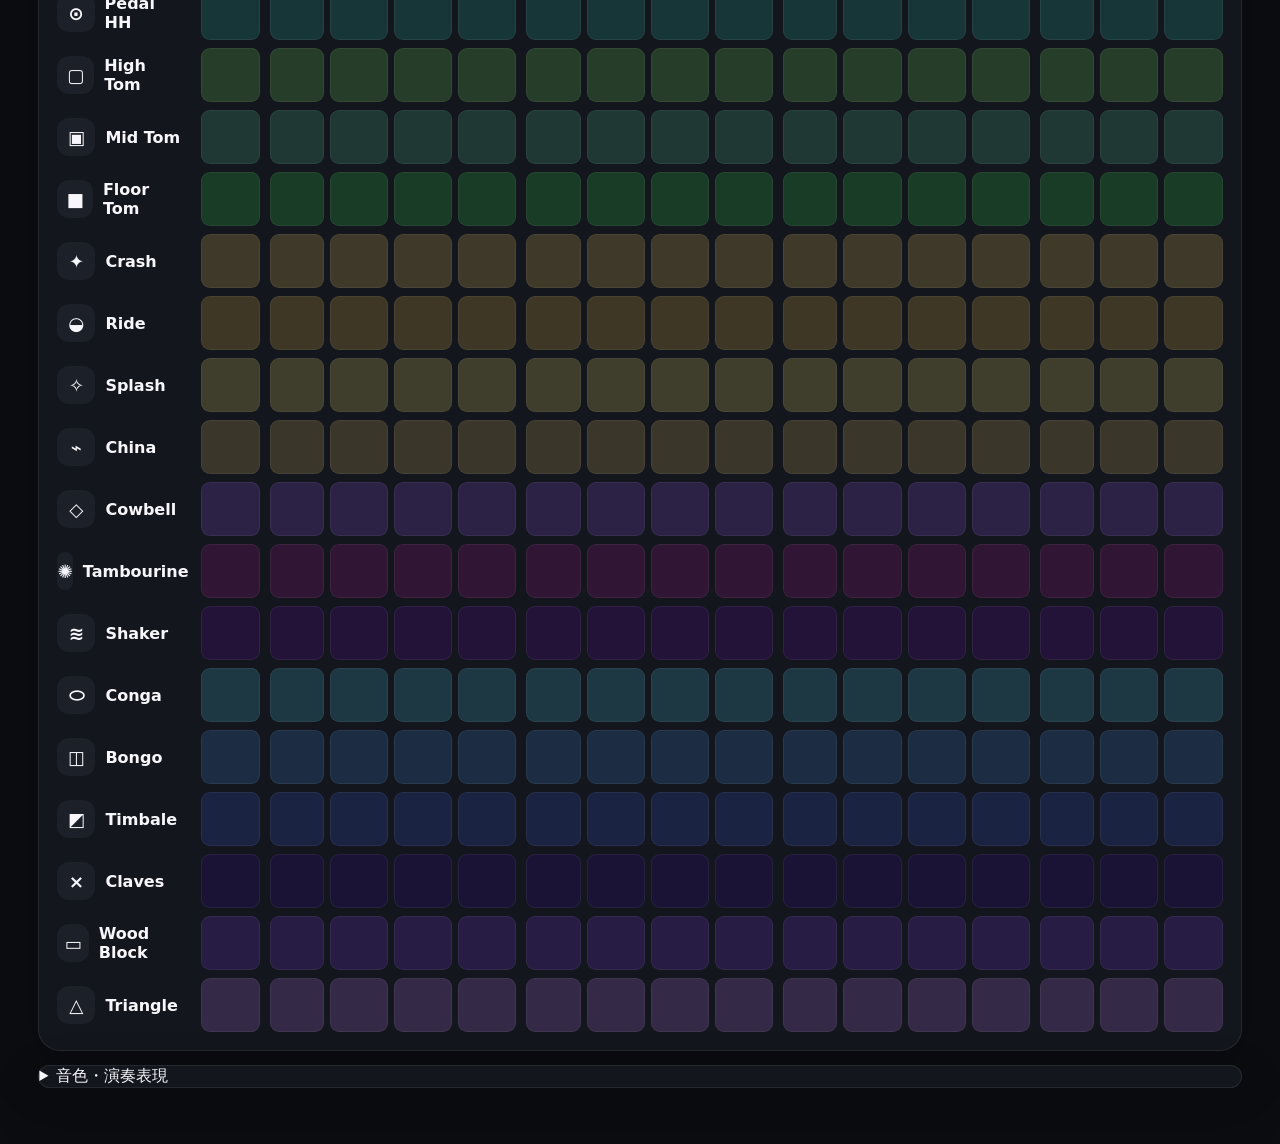
==== commit d5eca755: "320種類フィルインライブラリを読み込み" ====
--- a/fills.html
+++ b/fills.html
@@ -6,13 +6,13 @@
   <meta name="theme-color" content="#111318">
   <meta name="description" content="ジャンルから選んで見て聴けるRhythm Labのフィルイン視聴ページ">
   <title>フィルイン視聴 | Rhythm Lab</title>
-  <link rel="stylesheet" href="style.css?v=22">
-  <link rel="stylesheet" href="mobile.css?v=22">
-  <link rel="stylesheet" href="rhythm-picker.css?v=22">
-  <link rel="stylesheet" href="performance.css?v=22">
-  <link rel="stylesheet" href="drum-fills.css?v=22">
+  <link rel="stylesheet" href="style.css?v=23">
+  <link rel="stylesheet" href="mobile.css?v=23">
+  <link rel="stylesheet" href="rhythm-picker.css?v=23">
+  <link rel="stylesheet" href="performance.css?v=23">
+  <link rel="stylesheet" href="drum-fills.css?v=23">
   <style>
-    .fills-page-header{display:flex;align-items:center;justify-content:space-between;gap:16px;margin-bottom:16px}.fills-page-header h1{font-size:clamp(2rem,5vw,4rem)}.back-link{display:inline-flex;align-items:center;justify-content:center;min-height:46px;padding:0 16px;border-radius:14px;background:#1c2028;color:#fff;text-decoration:none;font-weight:800}.fills-intro{padding:20px 24px;margin-bottom:14px}.fills-intro p{margin:6px 0 0;color:var(--muted);line-height:1.7}.drum-fill-panel{padding:18px;margin-bottom:14px}.fill-two-stage-picker{margin-top:16px}.fill-selected-card{margin-top:16px;padding:18px;border:1px solid var(--line);border-radius:18px;background:rgba(0,0,0,.18)}.fill-selected-card h3{margin:10px 0 6px;font-size:1.2rem}.fill-selected-card p{margin:0;color:var(--muted);line-height:1.65}.fill-selected-actions{margin-top:16px}.fill-selected-actions button{flex:1;min-height:46px}.fill-selected-actions button:nth-child(2){background:#252a34}.hidden-support{display:none!important}@media(max-width:520px){.fills-page-header{align-items:flex-start}.back-link{min-height:42px;padding:0 12px;font-size:.82rem}.fills-intro{padding:16px}.fill-selected-actions{display:grid;grid-template-columns:1fr 1fr}.fill-selected-actions .fill-primary{grid-column:1/-1}}
+    .fills-page-header{display:flex;align-items:center;justify-content:space-between;gap:16px;margin-bottom:16px}.fills-page-header h1{font-size:clamp(2rem,5vw,4rem)}.back-link{display:inline-flex;align-items:center;justify-content:center;min-height:46px;padding:0 16px;border-radius:14px;background:#1c2028;color:#fff;text-decoration:none;font-weight:800}.fills-intro{padding:20px 24px;margin-bottom:14px}.fills-intro p{margin:6px 0 0;color:var(--muted);line-height:1.7}.drum-fill-panel{padding:18px;margin-bottom:14px}.fill-two-stage-picker{margin-top:16px}.fill-selected-card{margin-top:16px;padding:18px;border:1px solid var(--line);border-radius:18px;background:rgba(0,0,0,.18)}.fill-selected-card h3{margin:10px 0 6px;font-size:1.2rem}.fill-selected-card p{margin:0;color:var(--muted);line-height:1.65}.fill-practice-box{margin-top:14px;padding:14px 16px;border-radius:14px;background:rgba(255,255,255,.05);border-left:3px solid var(--accent)}.fill-practice-box strong{display:block;margin-bottom:5px;font-size:.84rem}.fill-selected-actions{margin-top:16px}.fill-selected-actions button{flex:1;min-height:46px}.fill-selected-actions button:nth-child(2){background:#252a34}.hidden-support{display:none!important}@media(max-width:520px){.fills-page-header{align-items:flex-start}.back-link{min-height:42px;padding:0 12px;font-size:.82rem}.fills-intro{padding:16px}.fill-selected-actions{display:grid;grid-template-columns:1fr 1fr}.fill-selected-actions .fill-primary{grid-column:1/-1}}
   </style>
 </head>
 <body>
@@ -22,7 +22,7 @@
       <a class="back-link" href="index.html">← Rhythm Labへ戻る</a>
     </header>
     <main>
-      <section class="panel fills-intro"><span class="section-kicker">HOW TO USE</span><h2>ジャンルからフィルインを選ぶ</h2><p>最初にジャンル、次にフィルインを選択。「試聴」で音を聴き、「配置を見る」で各楽器のタイミングを確認できるよ。</p></section>
+      <section class="panel fills-intro"><span class="section-kicker">320 FILL LIBRARY</span><h2>ジャンルからフィルインを選ぶ</h2><p>ロック、ポップス、ファンク／R&amp;B、ジャズ、メタル、EDM、ヒップホップ、ラテン／ワールド、ブルース／シャッフル、変拍子の全320種類。試聴・配置表示・シーケンサー読み込みに対応しているよ。</p></section>
 
       <section id="drumFillLibrary" class="panel drum-fill-panel" aria-label="フィルイン選択"></section>
 
@@ -30,12 +30,12 @@
 
       <section class="lesson-strip panel compact-lesson" aria-live="polite"><div class="lesson-main"><span class="lesson-label">いまのフィルイン</span><h2 id="lessonTitle">フィルインを選ぼう</h2><p id="lessonText">ジャンルとフィルインを選んで試聴してね。</p><div id="lessonTags" class="lesson-tags"></div></div><div class="count-display"><span id="beatCount">1</span><small id="subdivisionCount">e</small></div></section>
       <section class="sequencer-panel panel" aria-label="フィルシーケンサー"><div class="sequencer-toolbar"><strong id="kitSummary">24 INSTRUMENTS</strong><span>横にスクロール</span></div><div id="timeline" class="timeline"></div><div id="sequencer" class="sequencer"></div></section>
-      <details class="panel advanced-panel"><summary>音色・演奏表現</summary><div class="advanced-grid"><label class="control-group volume-control"><span>音量 <strong id="volumeValue">80%</strong></span><input id="volumeInput" type="range" min="0" max="100" value="80"></label><label class="select-control"><span>ステップ</span><select id="stepCountSelect"><option value="4">4</option><option value="8">8</option><option value="16" selected>16</option><option value="32">32</option></select></label><label class="select-control"><span>拍子</span><select id="meterSelect"><option value="4/4">4/4</option><option value="3/4">3/4</option><option value="6/8">6/8</option><option value="5/4">5/4</option><option value="7/8">7/8</option></select></label><label class="toggle-control"><input id="metronomeInput" type="checkbox"><span>メトロノーム</span></label></div><div class="performance-controls"><div class="expression-modes"><button class="expression-button is-selected" data-expression-mode="normal">通常<span>Normal</span></button><button class="expression-button" data-expression-mode="accent">アクセント<span>強く</span></button><button class="expression-button" data-expression-mode="ghost">ゴースト<span>弱く</span></button><button class="expression-button" data-expression-mode="flam">フラム<span>2打</span></button><button class="expression-button" data-expression-mode="roll">ロール<span>連打</span></button></div><div class="performance-grid"><label class="control-group"><span>ベロシティ <strong id="velocityValue">100</strong></span><input id="velocityInput" type="range" min="20" max="127" value="100"></label><label class="control-group"><span>Humanize <strong id="humanizeValue">0%</strong></span><input id="humanizeInput" type="range" min="0" max="100" value="0"></label><label class="select-control"><span>ドラムキット</span><select id="drumKitSelect"><option value="studio">Studio</option><option value="electronic">Electronic</option><option value="vintage">Vintage</option><option value="lofi">Lo-Fi</option></select></label></div></div></details>
+      <details class="panel advanced-panel"><summary>音色・演奏表現</summary><div class="advanced-grid"><label class="control-group volume-control"><span>音量 <strong id="volumeValue">80%</strong></span><input id="volumeInput" type="range" min="0" max="100" value="80"></label><label class="select-control"><span>ステップ</span><select id="stepCountSelect"><option value="4">4</option><option value="8">8</option><option value="16" selected>16</option><option value="32">32</option></select></label><label class="select-control"><span>拍子</span><select id="meterSelect"><option value="4/4">4/4</option><option value="3/4">3/4</option><option value="6/8">6/8</option><option value="5/4">5/4</option><option value="7/8">7/8</option><option value="9/8">9/8</option><option value="11/8">11/8</option></select></label><label class="toggle-control"><input id="metronomeInput" type="checkbox"><span>メトロノーム</span></label></div><div class="performance-controls"><div class="expression-modes"><button class="expression-button is-selected" data-expression-mode="normal">通常<span>Normal</span></button><button class="expression-button" data-expression-mode="accent">アクセント<span>強く</span></button><button class="expression-button" data-expression-mode="ghost">ゴースト<span>弱く</span></button><button class="expression-button" data-expression-mode="flam">フラム<span>2打</span></button><button class="expression-button" data-expression-mode="roll">ロール<span>連打</span></button></div><div class="performance-grid"><label class="control-group"><span>ベロシティ <strong id="velocityValue">100</strong></span><input id="velocityInput" type="range" min="20" max="127" value="100"></label><label class="control-group"><span>Humanize <strong id="humanizeValue">0%</strong></span><input id="humanizeInput" type="range" min="0" max="100" value="0"></label><label class="select-control"><span>ドラムキット</span><select id="drumKitSelect"><option value="studio">Studio</option><option value="electronic">Electronic</option><option value="vintage">Vintage</option><option value="lofi">Lo-Fi</option></select></label></div></div></details>
 
       <div class="hidden-support"><select id="categorySelect"><option value="all">すべて</option></select><select id="presetSelect"></select><input id="presetSearch" value=""><button id="favoriteButton"></button><span id="rhythmLibrary"></span><div id="presetCards"></div><span id="featureText"></span><span id="roleText"></span><span id="practiceText"></span><button id="helpButton"></button></div>
     </main>
   </div>
   <dialog id="helpDialog"><div class="dialog-content"><button id="closeHelpButton" class="dialog-close">×</button><h2>使い方</h2><ol><li>ジャンルを選ぶ</li><li>候補からフィルインを選ぶ</li><li>試聴または配置を見る</li><li>読み込んだ配置を編集する</li></ol></div></dialog>
-  <script src="app.js?v=22"></script><script src="more-presets.js?v=22"></script><script src="expressive-presets.js?v=22"></script><script src="performance.js?v=22"></script><script src="drum-fills.js?v=22"></script><script src="more-fills.js?v=22"></script><script src="extra-fills.js?v=22"></script><script src="fill-picker.js?v=22"></script><script src="simple-fill-ui.js?v=22"></script>
+  <script src="app.js?v=23"></script><script src="more-presets.js?v=23"></script><script src="expressive-presets.js?v=23"></script><script src="performance.js?v=23"></script><script src="drum-fills.js?v=23"></script><script src="more-fills.js?v=23"></script><script src="extra-fills.js?v=23"></script><script src="generated-fills.js?v=23"></script><script src="fill-picker.js?v=23"></script><script src="simple-fill-ui.js?v=23"></script>
 </body>
 </html>
